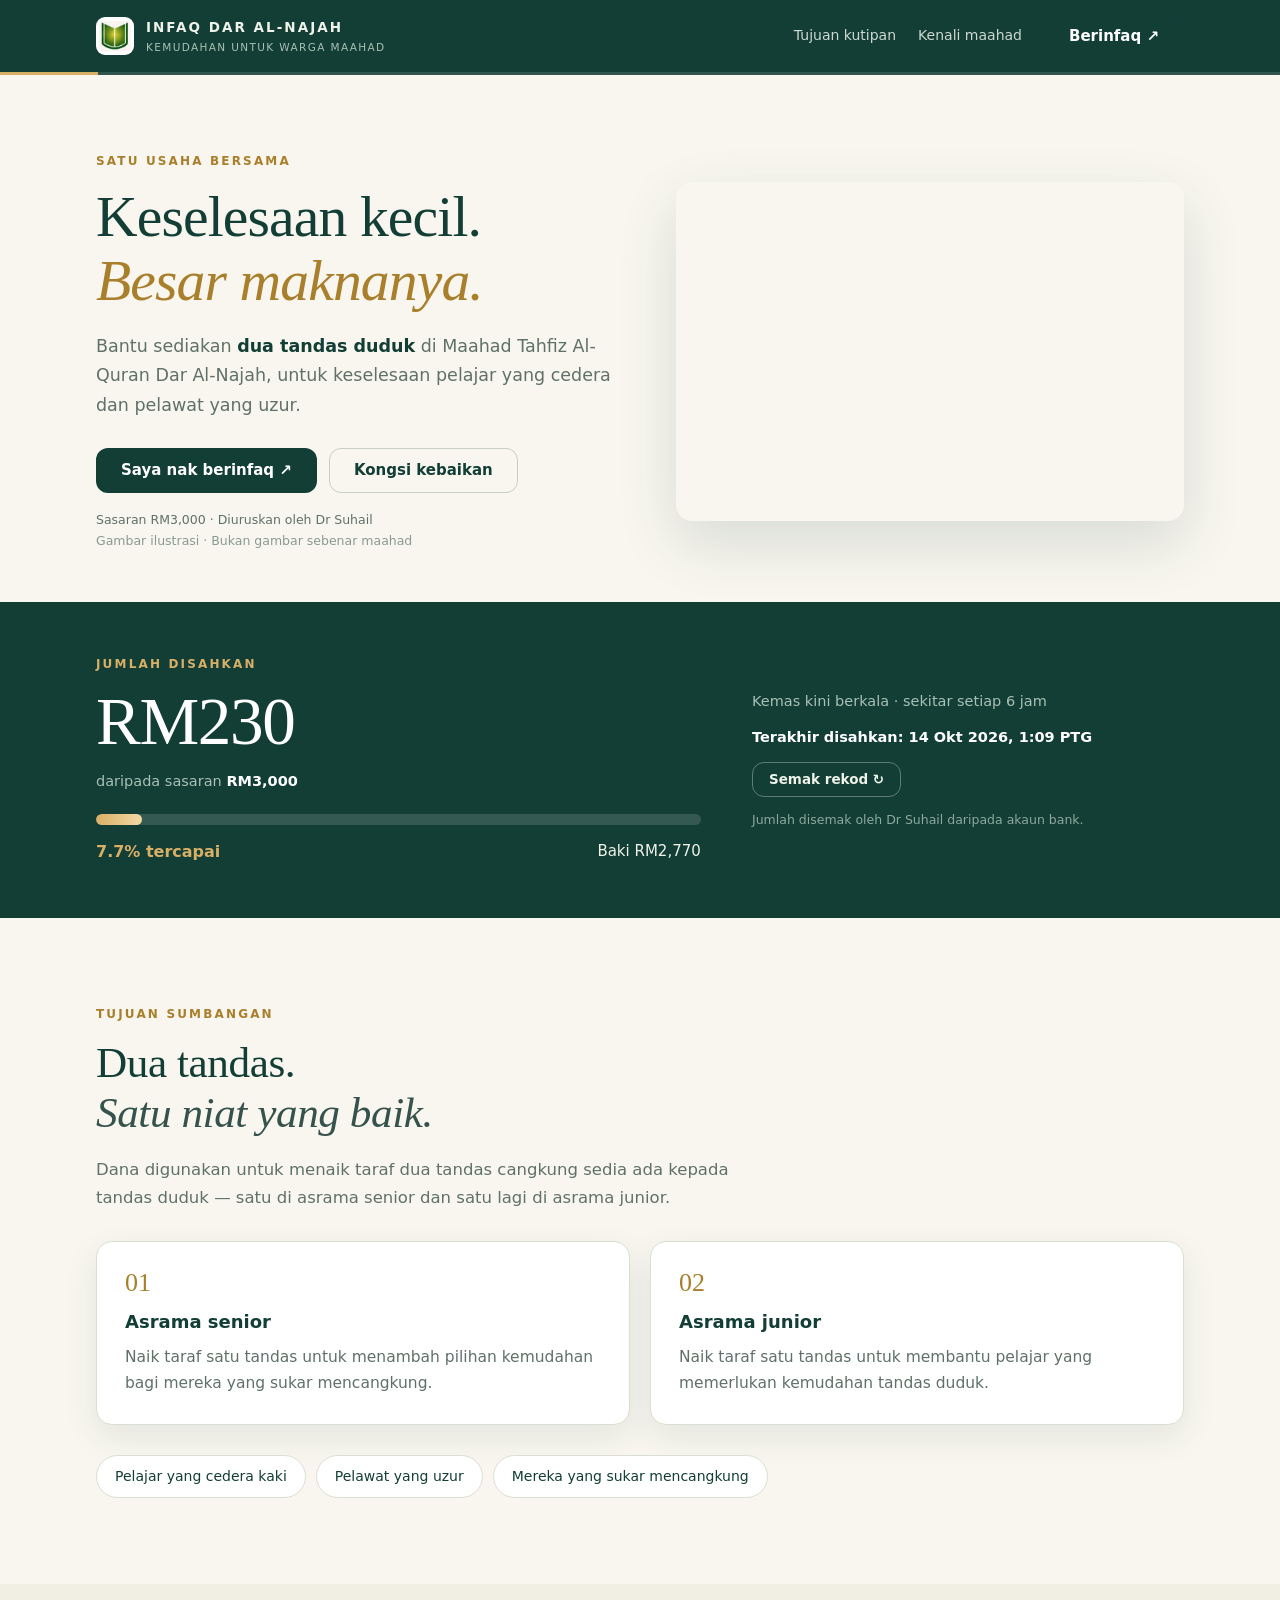
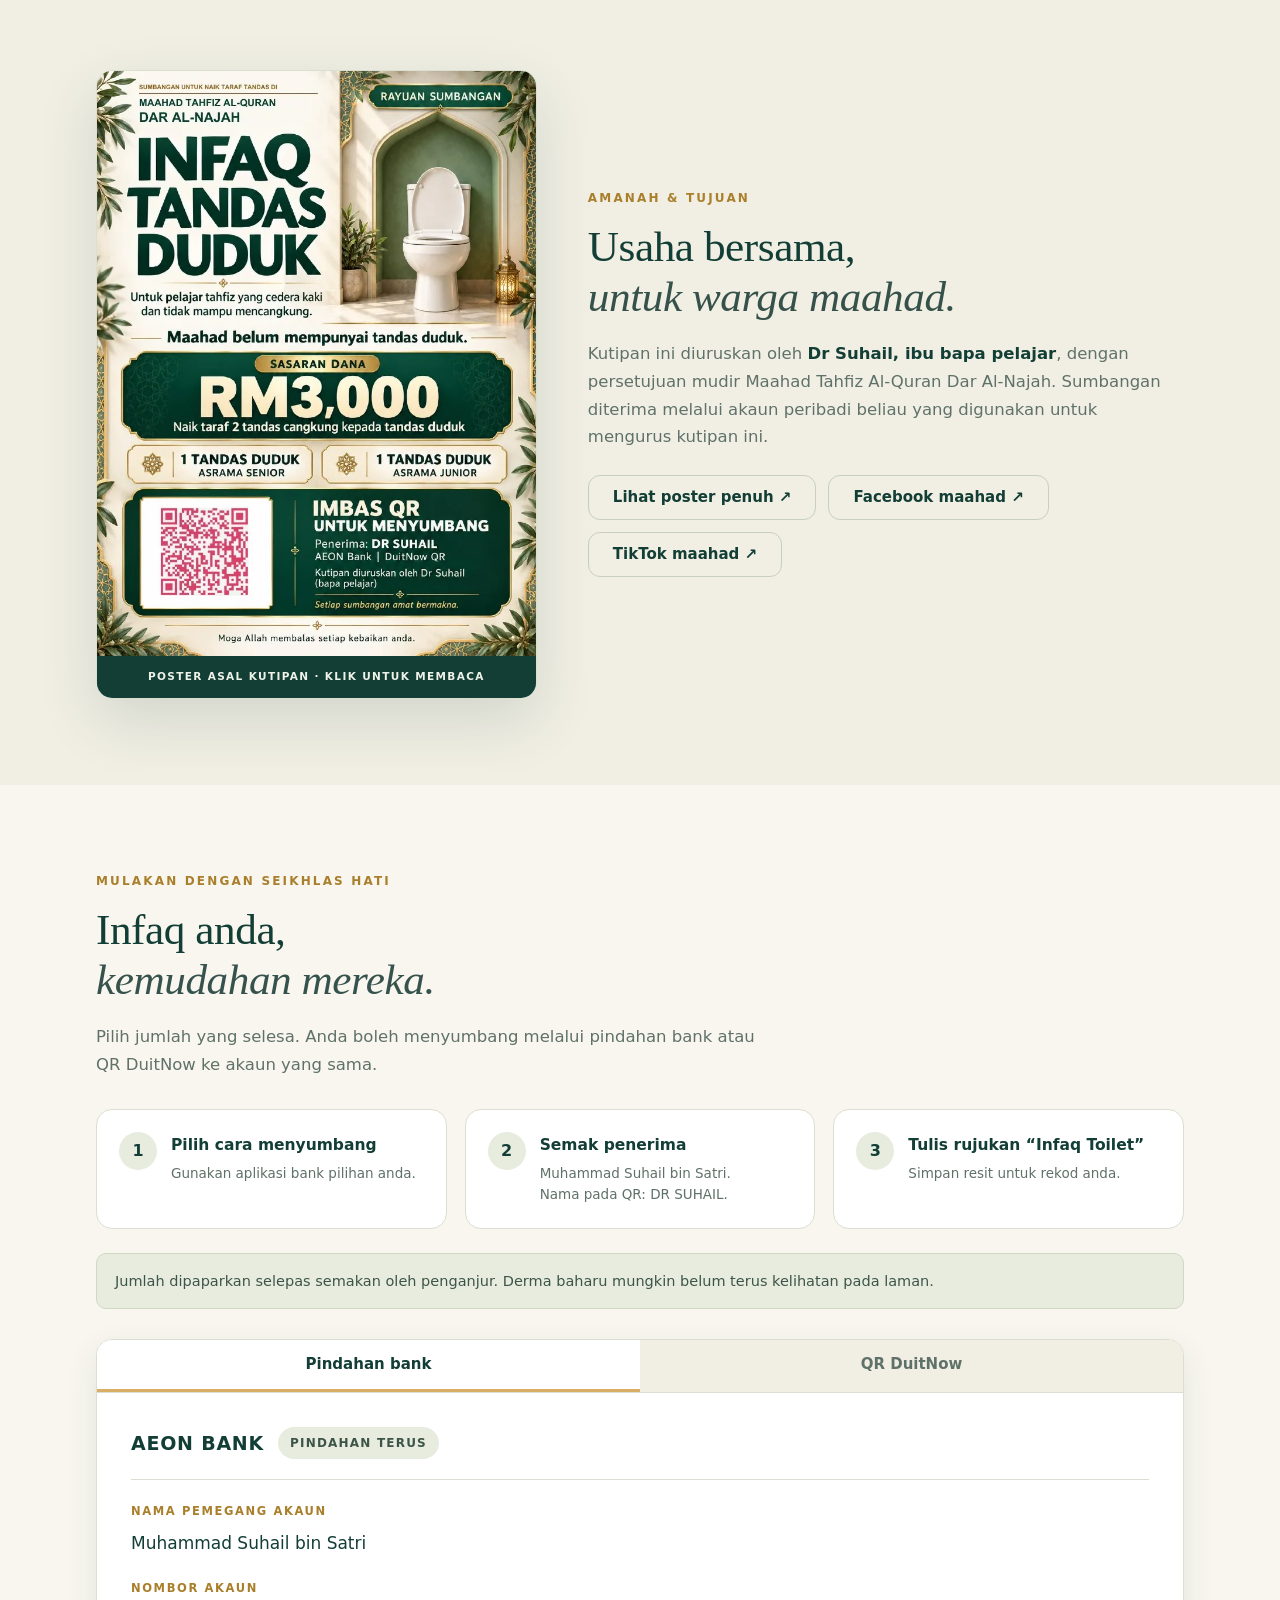
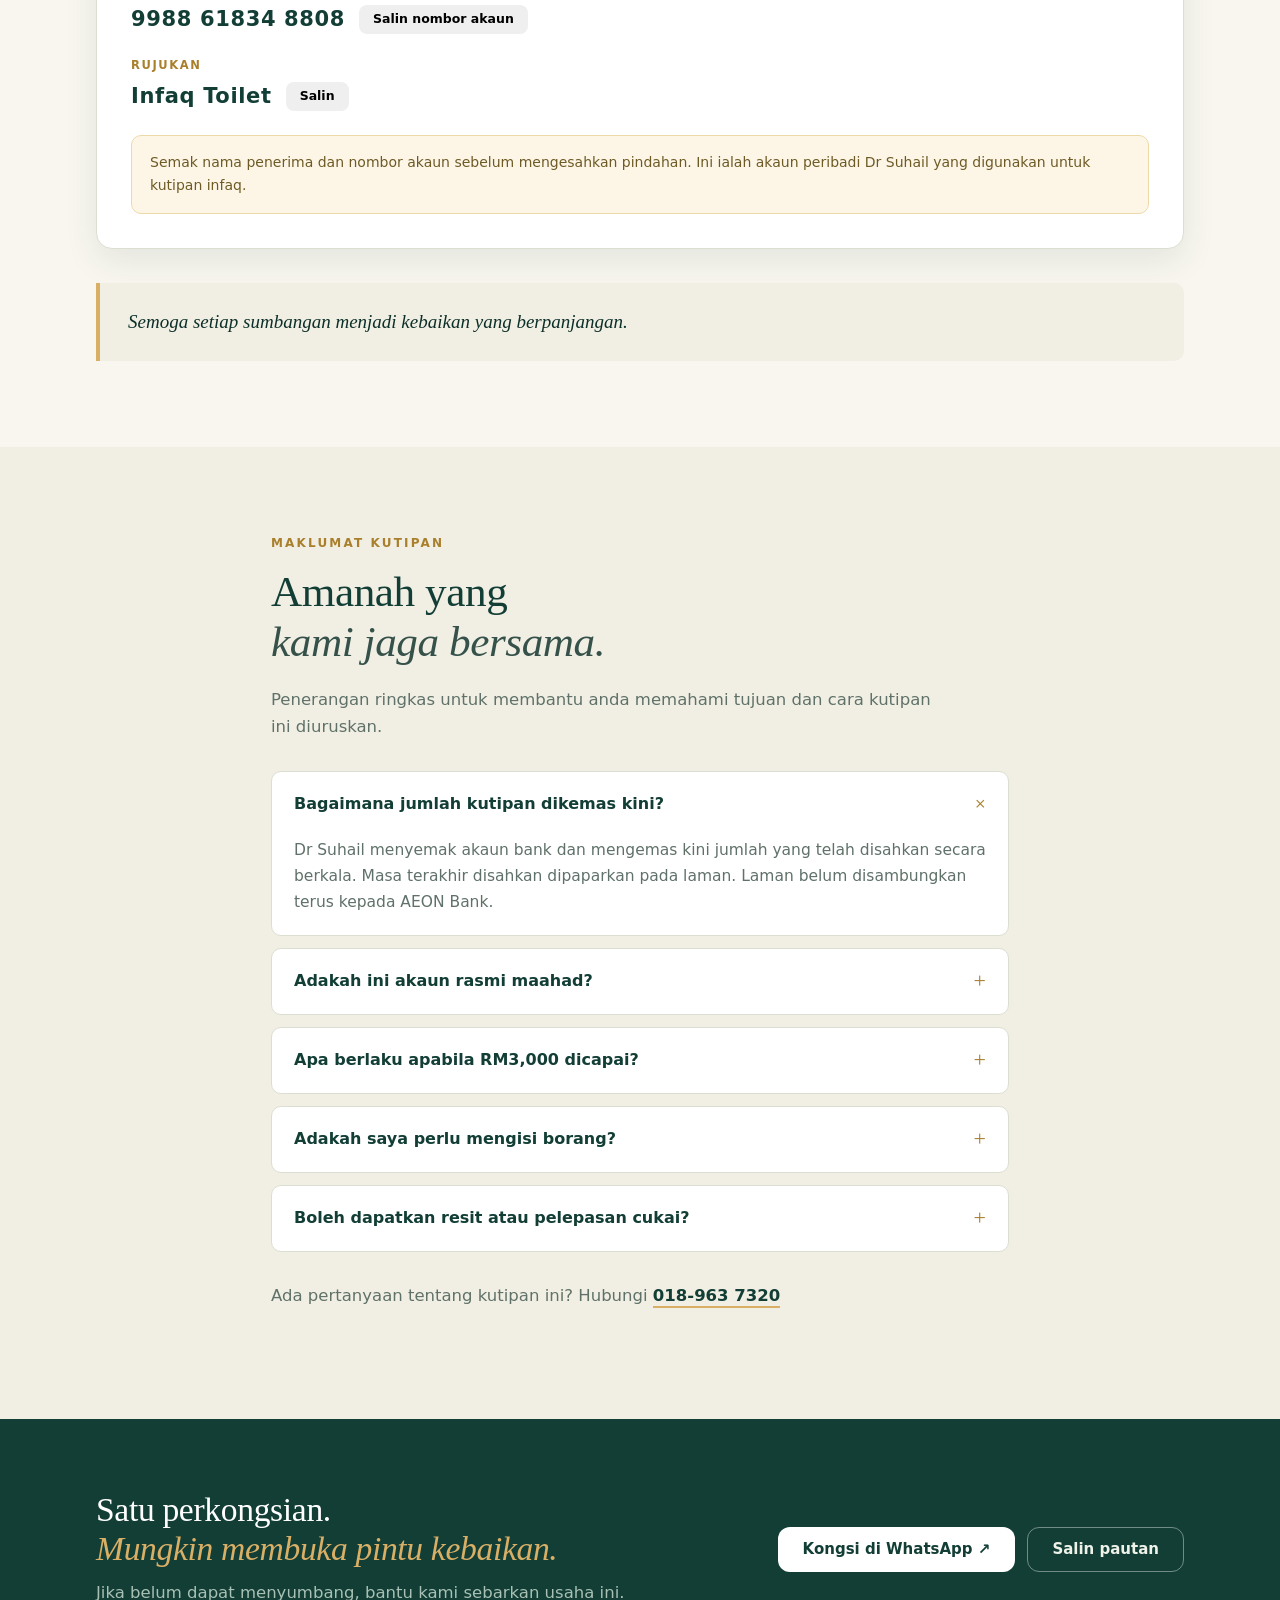
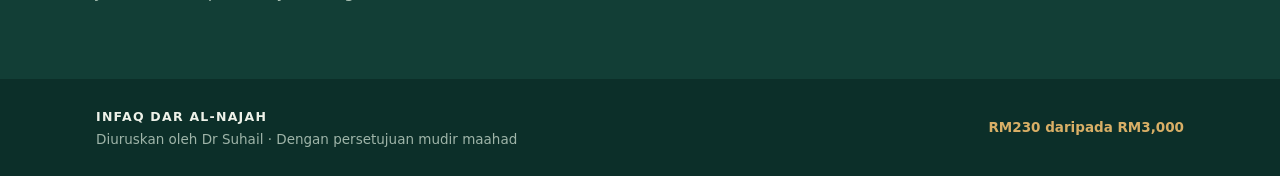
==== index.html @ 13b6e9d4 "Laman infaq Dar Al-Najah — dua tandas duduk, sasaran RM3,000 - Laman statik HTML/CSS/JS, tiada build" ====
<!doctype html>
<html lang="ms">
<head>
<meta charset="utf-8">
<meta name="viewport" content="width=device-width,initial-scale=1">
<title>Infaq Dar Al-Najah · Kemudahan untuk semua</title>
<meta name="description" content="Bantu sediakan dua tandas duduk di Maahad Tahfiz Al-Quran Dar Al-Najah untuk keselesaan pelajar yang cedera dan pelawat yang uzur. Sasaran RM3,000.">
<meta name="theme-color" content="#123e36">
<meta name="author" content="Dr Muhammad Suhail bin Satri">
<link rel="canonical" href="https://infaq.drsuhailsatri.com/">

<meta property="og:type" content="website">
<meta property="og:locale" content="ms_MY">
<meta property="og:site_name" content="Infaq Dar Al-Najah">
<meta property="og:title" content="Infaq Dar Al-Najah — Keselesaan kecil, besar maknanya.">
<meta property="og:description" content="Sasaran RM3,000 untuk dua tandas duduk di Maahad Tahfiz Al-Quran Dar Al-Najah. Infaq melalui AEON Bank atau QR DuitNow.">
<meta property="og:url" content="https://infaq.drsuhailsatri.com/">
<meta property="og:image" content="https://infaq.drsuhailsatri.com/assets/hero.webp">
<meta property="og:image:width" content="1536">
<meta property="og:image:height" content="1024">
<meta name="twitter:card" content="summary_large_image">
<meta name="twitter:title" content="Infaq Dar Al-Najah — Keselesaan kecil, besar maknanya.">
<meta name="twitter:description" content="Sasaran RM3,000 untuk dua tandas duduk di Maahad Tahfiz Al-Quran Dar Al-Najah.">
<meta name="twitter:image" content="https://infaq.drsuhailsatri.com/assets/hero.webp">

<link rel="icon" href="assets/logo-48.png" sizes="48x48" type="image/png">
<link rel="apple-touch-icon" href="assets/logo-192.png">
<link rel="preload" as="image" href="assets/hero.webp" type="image/webp">
<link rel="stylesheet" href="styles.css">

<script type="application/ld+json">
{
  "@context": "https://schema.org",
  "@type": "WebPage",
  "name": "Infaq Dar Al-Najah",
  "inLanguage": "ms-MY",
  "description": "Kutipan infaq untuk naik taraf dua tandas duduk di Maahad Tahfiz Al-Quran Dar Al-Najah. Sasaran RM3,000.",
  "url": "https://infaq.drsuhailsatri.com/",
  "about": {
    "@type": "Organization",
    "name": "Maahad Tahfiz Al-Quran Dar Al-Najah",
    "sameAs": ["https://www.facebook.com/mtqdn/", "https://www.tiktok.com/@mtqdn"]
  },
  "contactPoint": {
    "@type": "ContactPoint",
    "contactType": "Pertanyaan infaq",
    "telephone": "+60189637320",
    "availableLanguage": ["ms"]
  }
}
</script>
</head>
<body>

<a class="skiplink" href="#infaq">Lompat ke cara menyumbang</a>

<header class="topbar">
  <div class="wrap topbar-in">
    <a class="brand" href="#atas">
      <img class="brand-mark" src="assets/logo.webp" width="96" height="90" alt="" aria-hidden="true" decoding="async">
      <span class="brand-text">
        <strong>INFAQ DAR AL-NAJAH</strong>
        <small>KEMUDAHAN UNTUK WARGA MAAHAD</small>
      </span>
    </a>
    <nav class="nav" aria-label="Navigasi utama">
      <a href="#tujuan">Tujuan kutipan</a>
      <a href="#maahad">Kenali maahad</a>
      <a class="btn btn-primary btn-nav" href="#infaq">Berinfaq ↗</a>
    </nav>
  </div>
  <div class="progress-rail" aria-hidden="true"><span id="rail"></span></div>
</header>

<main id="atas">

  <section class="hero">
    <div class="wrap hero-grid">
      <div class="hero-copy">
        <p class="eyebrow">Satu usaha bersama</p>
        <h1>Keselesaan kecil.<br><em>Besar maknanya.</em></h1>
        <p class="lede">
          Bantu sediakan <strong>dua tandas duduk</strong> di Maahad Tahfiz
          Al-Quran Dar Al-Najah, untuk keselesaan pelajar yang cedera dan
          pelawat yang uzur.
        </p>
        <div class="cta-row">
          <a class="btn btn-primary donate-action" href="#infaq">Saya nak berinfaq ↗</a>
          <button class="btn btn-ghost share" type="button">Kongsi kebaikan</button>
        </div>
        <p class="fineprint">
          Sasaran RM3,000 · Diuruskan oleh Dr Suhail<br>
          <span class="soft">Gambar ilustrasi · Bukan gambar sebenar maahad</span>
        </p>
      </div>

      <figure class="hero-figure">
        <picture>
          <source media="(max-width:700px)" srcset="assets/hero-900.webp" type="image/webp">
          <img src="assets/hero.webp" width="1536" height="1024"
               alt="Ilustrasi tandas duduk dalam ruang yang bersih, terang dan selesa"
               fetchpriority="high" decoding="async">
        </picture>
      </figure>
    </div>
  </section>

  <section class="fund" aria-label="Kemajuan kutipan">
    <div class="wrap fund-in">
      <div class="fund-main">
        <p class="eyebrow">Jumlah disahkan</p>
        <p class="big-amount"><span id="total">RM0</span></p>
        <p class="muted">daripada sasaran <strong>RM3,000</strong></p>
        <div class="bar"><span id="bar"></span></div>
        <p class="progress-meta">
          <strong id="percent">0% tercapai</strong>
          <span id="remaining">Baki RM3,000</span>
        </p>
      </div>

      <div class="fund-side">
        <p class="muted" id="connection">Menghubungi rekod…</p>
        <p class="muted"><strong id="updated">—</strong></p>
        <button class="btn btn-ghost btn-small" id="refresh" type="button">Semak rekod ↻</button>
        <p class="fineprint soft">Jumlah disemak oleh Dr Suhail daripada akaun bank.</p>
      </div>
    </div>
  </section>

  <section class="band" id="tujuan">
    <div class="wrap">
      <p class="eyebrow">Tujuan sumbangan</p>
      <h2 class="h2">Dua tandas.<br><em>Satu niat yang baik.</em></h2>
      <p class="sub">
        Dana digunakan untuk menaik taraf dua tandas cangkung sedia ada kepada
        tandas duduk — satu di asrama senior dan satu lagi di asrama junior.
      </p>

      <div class="cards">
        <article class="card">
          <span class="num" aria-hidden="true">01</span>
          <h3>Asrama senior</h3>
          <p>Naik taraf satu tandas untuk menambah pilihan kemudahan bagi mereka
             yang sukar mencangkung.</p>
        </article>
        <article class="card">
          <span class="num" aria-hidden="true">02</span>
          <h3>Asrama junior</h3>
          <p>Naik taraf satu tandas untuk membantu pelajar yang memerlukan
             kemudahan tandas duduk.</p>
        </article>
      </div>

      <ul class="chips">
        <li>Pelajar yang cedera kaki</li>
        <li>Pelawat yang uzur</li>
        <li>Mereka yang sukar mencangkung</li>
      </ul>
    </div>
  </section>

  <section class="band alt poster-section" id="maahad">
    <div class="wrap poster-in">
      <a class="poster-link" href="assets/poster.pdf" target="_blank" rel="noopener noreferrer">
        <picture>
          <img src="assets/poster-preview.webp" width="750" height="1000" loading="lazy"
               decoding="async" alt="Poster asal kutipan Infaq Tandas Duduk Dar Al-Najah, sasaran RM3,000">
        </picture>
        <span class="poster-tag">POSTER ASAL KUTIPAN · KLIK UNTUK MEMBACA</span>
      </a>

      <div class="poster-copy">
        <p class="eyebrow">Amanah &amp; tujuan</p>
        <h2 class="h2">Usaha bersama,<br><em>untuk warga maahad.</em></h2>
        <p class="sub">
          Kutipan ini diuruskan oleh <strong>Dr Suhail, ibu bapa pelajar</strong>,
          dengan persetujuan mudir Maahad Tahfiz Al-Quran Dar Al-Najah.
          Sumbangan diterima melalui akaun peribadi beliau yang digunakan untuk
          mengurus kutipan ini.
        </p>
        <div class="cta-row">
          <a class="btn btn-ghost" href="assets/poster.pdf" target="_blank" rel="noopener noreferrer">Lihat poster penuh ↗</a>
          <a class="btn btn-ghost" href="https://www.facebook.com/mtqdn/" target="_blank" rel="noopener noreferrer">Facebook maahad ↗</a>
          <a class="btn btn-ghost" href="https://www.tiktok.com/@mtqdn" target="_blank" rel="noopener noreferrer">TikTok maahad ↗</a>
        </div>
      </div>
    </div>
  </section>

  <section class="band" id="infaq">
    <div class="wrap">
      <p class="eyebrow">Mulakan dengan seikhlas hati</p>
      <h2 class="h2">Infaq anda,<br><em>kemudahan mereka.</em></h2>
      <p class="sub">
        Pilih jumlah yang selesa. Anda boleh menyumbang melalui pindahan bank
        atau QR DuitNow ke akaun yang sama.
      </p>

      <ol class="steps">
        <li>
          <span class="step-n" aria-hidden="true">1</span>
          <div><strong>Pilih cara menyumbang</strong><small>Gunakan aplikasi bank pilihan anda.</small></div>
        </li>
        <li>
          <span class="step-n" aria-hidden="true">2</span>
          <div><strong>Semak penerima</strong><small>Muhammad Suhail bin Satri.<br>Nama pada QR: DR SUHAIL.</small></div>
        </li>
        <li>
          <span class="step-n" aria-hidden="true">3</span>
          <div><strong>Tulis rujukan “Infaq Toilet”</strong><small>Simpan resit untuk rekod anda.</small></div>
        </li>
      </ol>

      <p class="notice">
        Jumlah dipaparkan selepas semakan oleh penganjur.
        Derma baharu mungkin belum terus kelihatan pada laman.
      </p>

      <div class="pay" id="pay-block">
        <div class="tabs" role="tablist" aria-label="Pilih cara menyumbang">
          <button class="tab is-active" id="tab-bank" role="tab" aria-selected="true" aria-controls="panel-bank" type="button">Pindahan bank</button>
          <button class="tab" id="tab-qr" role="tab" aria-selected="false" aria-controls="panel-qr" type="button">QR DuitNow</button>
        </div>

        <div class="panel" id="panel-bank" role="tabpanel" aria-labelledby="tab-bank" tabindex="0">
          <div class="bank-head">
            <span class="bank-name">AEON BANK</span>
            <span class="bank-tag">Pindahan terus</span>
          </div>
          <dl class="facts">
            <div>
              <dt>Nama pemegang akaun</dt>
              <dd>Muhammad Suhail bin Satri</dd>
            </div>
            <div>
              <dt>Nombor akaun</dt>
              <dd class="acct"><span>9988 61834 8808</span>
                <button class="btn btn-tiny" id="copy-account" type="button">Salin nombor akaun</button>
              </dd>
            </div>
            <div>
              <dt>Rujukan</dt>
              <dd class="acct"><span>Infaq Toilet</span>
                <button class="btn btn-tiny" id="copy-ref" type="button">Salin</button>
              </dd>
            </div>
          </dl>
          <p class="warn">
            Semak nama penerima dan nombor akaun sebelum mengesahkan pindahan.
            Ini ialah akaun peribadi Dr Suhail yang digunakan untuk kutipan infaq.
          </p>
        </div>

        <div class="panel hidden" id="panel-qr" role="tabpanel" aria-labelledby="tab-qr" tabindex="0">
          <div class="qr-wrap">
            <img src="assets/qr-duitnow.png" width="1290" height="1749" loading="lazy"
                 decoding="async" alt="QR DuitNow AEON Bank atas nama DR SUHAIL">
            <div class="qr-side">
              <p class="qr-line">Penerima: <strong>DR SUHAIL</strong></p>
              <p class="qr-line">Rujukan: <strong>Infaq Toilet</strong></p>
              <a class="btn btn-ghost" href="assets/qr-duitnow.png"
                 download="QR-DuitNow-DR-SUHAIL.png">Simpan QR ↓</a>
              <p class="fineprint">
                Jika menggunakan satu telefon, simpan QR dan pilih imbas dari
                galeri jika aplikasi bank menyokongnya.
              </p>
            </div>
          </div>
        </div>
      </div>

      <div class="goal-message hidden" id="goal-message">
        <strong>Alhamdulillah, sasaran dicapai.</strong>
        <p>Kutipan RM3,000 telah selesai. Terima kasih atas sumbangan dan sokongan anda.</p>
      </div>

      <blockquote class="pull">
        Semoga setiap sumbangan menjadi kebaikan yang berpanjangan.
      </blockquote>
    </div>
  </section>

  <section class="band alt" id="soalan">
    <div class="wrap narrow">
      <p class="eyebrow">Maklumat kutipan</p>
      <h2 class="h2">Amanah yang<br><em>kami jaga bersama.</em></h2>
      <p class="sub">Penerangan ringkas untuk membantu anda memahami tujuan dan cara kutipan ini diuruskan.</p>

      <div class="faq">
        <details open>
          <summary>Bagaimana jumlah kutipan dikemas kini?</summary>
          <p>Dr Suhail menyemak akaun bank dan mengemas kini jumlah yang telah
             disahkan secara berkala. Masa terakhir disahkan dipaparkan pada
             laman. Laman belum disambungkan terus kepada AEON Bank.</p>
        </details>
        <details>
          <summary>Adakah ini akaun rasmi maahad?</summary>
          <p>Bayaran diterima ke akaun peribadi AEON Bank milik Muhammad Suhail
             bin Satri. Dana diuruskan oleh Dr Suhail dengan persetujuan mudir.
             Akaun pindahan dan QR adalah akaun yang sama.</p>
        </details>
        <details>
          <summary>Apa berlaku apabila RM3,000 dicapai?</summary>
          <p>Laman memaparkan kutipan selesai dan menyembunyikan butiran bayaran
             apabila jumlah yang disahkan mencapai sasaran. Nombor akaun dan QR
             yang telah disimpan masih boleh menerima pindahan; penutupan laman
             tidak menyekat transaksi bank.</p>
        </details>
        <details>
          <summary>Adakah saya perlu mengisi borang?</summary>
          <p>Tidak. Buat pindahan bank atau bayaran QR dan tulis “Infaq Toilet”
             pada ruangan rujukan. Laman ini tidak meminta nama atau resit
             penderma.</p>
        </details>
        <details>
          <summary>Boleh dapatkan resit atau pelepasan cukai?</summary>
          <p>Ini infaq atas usaha sendiri, bukan sumbangan kepada badan
             bertauliah. Tiada resit rasmi atau pelepasan cukai ditawarkan.</p>
        </details>
      </div>

      <p class="sub contact">
        Ada pertanyaan tentang kutipan ini? Hubungi
        <a class="phone" href="tel:+60189637320">018-963 7320</a>
      </p>
    </div>
  </section>

  <section class="share-band">
    <div class="wrap share-in">
      <div>
        <h2 class="h2 small">Satu perkongsian.<br><em>Mungkin membuka pintu kebaikan.</em></h2>
        <p>Jika belum dapat menyumbang, bantu kami sebarkan usaha ini.</p>
      </div>
      <div class="share-actions">
        <button class="btn btn-white share" type="button">Kongsi di WhatsApp ↗</button>
        <button class="btn btn-outline" id="copy-link" type="button">Salin pautan</button>
      </div>
    </div>
  </section>

</main>

<footer class="footer">
  <div class="wrap footer-in">
    <span>
      <strong>INFAQ DAR AL-NAJAH</strong><br>
      Diuruskan oleh Dr Suhail · Dengan persetujuan mudir maahad
    </span>
    <span class="foot-progress" id="foot-progress">RM0 daripada RM3,000</span>
  </div>
</footer>

<div class="mobile-bar" id="mobile-bar">
  <span><strong id="mobile-total">RM0</strong><small>disahkan · sasaran RM3,000</small></span>
  <a class="btn btn-primary btn-small donate-action" href="#infaq">Berinfaq ↗</a>
</div>

<div id="toast" class="toast hidden" role="status" aria-live="polite"></div>
<p id="update-announcement" class="sr-only" aria-live="polite"></p>

<script src="app.js"></script>
</body>
</html>
---- styles.css ----
/* ============================================================
   Infaq Dar Al-Najah — gaya
   ============================================================ */

:root{
  --ink:#123e36;
  --ink-2:#0c2f29;
  --cream:#f8f6ef;
  --cream-2:#f1efe4;
  --leaf:#e7ecdf;
  --gold:#d9af66;
  --gold-2:#a97f2b;
  --muted:#5f7168;
  --line:#dbdfd1;
  --white:#fff;

  --r:16px;
  --r-sm:10px;
  --shadow:0 12px 34px rgba(18,62,54,.09);
  --shadow-lg:0 22px 60px rgba(18,62,54,.14);

  --f-body:'Segoe UI',system-ui,-apple-system,'Helvetica Neue',Arial,sans-serif;
  --f-head:Georgia,'Times New Roman',serif;

  --pad:clamp(18px,4vw,26px);
}

*{box-sizing:border-box}

html{scroll-behavior:smooth;scroll-padding-top:90px}

body{
  margin:0;
  background:var(--cream);
  color:var(--ink);
  font:16.5px/1.68 var(--f-body);
  -webkit-font-smoothing:antialiased;
  text-rendering:optimizeLegibility;
  padding-bottom:0;
}

img{max-width:100%;height:auto;display:block}
a{color:inherit}

h1,h2,h3{text-wrap:balance}
p,li{text-wrap:pretty}

.wrap{max-width:1140px;margin:0 auto;padding:0 var(--pad)}
.wrap.narrow{max-width:790px}

.hidden{display:none !important}

.sr-only{position:absolute;width:1px;height:1px;padding:0;margin:-1px;overflow:hidden;
  clip:rect(0 0 0 0);white-space:nowrap;border:0}

.skiplink{position:absolute;left:-9999px;top:0;background:var(--ink);color:#fff;
  padding:13px 20px;border-radius:0 0 12px 0;z-index:200;font-weight:600}
.skiplink:focus{left:0}

:focus-visible{outline:3px solid var(--gold);outline-offset:3px;border-radius:4px}

/* ---------------- topbar ---------------- */
.topbar{background:var(--ink);color:#eef2e9;position:sticky;top:0;z-index:50}
.topbar-in{display:flex;align-items:center;justify-content:space-between;gap:18px;min-height:72px}

.brand{display:flex;align-items:center;gap:12px;text-decoration:none;min-width:0}
.brand-mark{width:38px;height:38px;flex:none;border-radius:9px;background:#fff;padding:3px;object-fit:contain}
.brand-text{display:flex;flex-direction:column;min-width:0}
.brand-text strong{font-size:13.5px;letter-spacing:.15em;font-weight:700;white-space:nowrap}
.brand-text small{font-size:10.5px;letter-spacing:.13em;color:#a9c0b4;white-space:nowrap}

.nav{display:flex;align-items:center;gap:22px}
.nav > a:not(.btn){
  font-size:14px;text-decoration:none;color:#cdd9d0;padding:4px 0;
  border-bottom:1px solid transparent;transition:color .15s,border-color .15s;
}
.nav > a:not(.btn):hover{color:#fff;border-color:var(--gold)}
.btn-nav{padding:10px 18px;font-size:13.5px}

.progress-rail{height:3px;background:rgba(255,255,255,.12)}
.progress-rail span{display:block;height:100%;width:0;background:var(--gold);transition:width .6s ease}

/* ---------------- butang ---------------- */
.btn{
  display:inline-flex;align-items:center;justify-content:center;gap:8px;
  padding:14px 24px;border-radius:12px;border:1px solid transparent;
  font:600 15px/1 var(--f-body);cursor:pointer;text-decoration:none;
  transition:transform .12s ease,background .16s ease,border-color .16s ease,color .16s ease;
  white-space:nowrap;
}
.btn:active{transform:translateY(1px)}
.btn-primary{background:var(--ink);color:#fff}
.btn-primary:hover{background:var(--ink-2)}
.btn-ghost{background:transparent;color:var(--ink);border-color:#c6cfc0}
.btn-ghost:hover{border-color:var(--ink);background:rgba(18,62,54,.05)}
.btn-white{background:#fff;color:var(--ink)}
.btn-white:hover{background:var(--cream)}
.btn-outline{background:transparent;color:#eef2e9;border-color:rgba(255,255,255,.4)}
.btn-outline:hover{border-color:var(--gold);color:#fff}
.btn-small{padding:10px 16px;font-size:13.5px}
.btn-tiny{padding:7px 13px;font-size:12.5px;border-radius:8px}

/* ---------------- umum ---------------- */
.eyebrow{margin:0 0 14px;font-size:12px;letter-spacing:.18em;font-weight:700;
  color:var(--gold-2);text-transform:uppercase}

.h2{margin:0 0 18px;font:400 clamp(1.75rem,3.9vw,2.7rem)/1.16 var(--f-head);letter-spacing:-.01em}
.h2 em{font-style:italic;color:var(--ink-2);opacity:.82}
.h2.small{font-size:clamp(1.5rem,3vw,2.1rem)}

.sub{color:var(--muted);max-width:64ch;margin:0 0 24px;font-size:16.5px}
.sub strong{color:var(--ink)}
.muted{color:var(--muted);font-size:14.5px}
.soft{color:#8a9a90}
.fineprint{font-size:12.5px;color:var(--muted);margin:16px 0 0;line-height:1.7}

/* ---------------- hero ---------------- */
.hero{padding:clamp(38px,6vw,76px) 0 clamp(30px,4vw,50px)}
.hero-grid{display:grid;grid-template-columns:1.02fr .98fr;gap:clamp(28px,4vw,54px);align-items:center}

.hero h1{margin:0 0 20px;font:400 clamp(2.15rem,5.4vw,3.6rem)/1.1 var(--f-head);letter-spacing:-.015em}
.hero h1 em{font-style:italic;color:var(--gold-2)}
.lede{font-size:17.5px;color:var(--muted);max-width:52ch;margin:0 0 28px}
.lede strong{color:var(--ink)}

.cta-row{display:flex;gap:12px;flex-wrap:wrap;align-items:center;margin-bottom:4px}

.hero-figure{margin:0;border-radius:var(--r);overflow:hidden;box-shadow:var(--shadow-lg)}
.hero-figure img{width:100%;aspect-ratio:3/2;object-fit:cover}

/* ---------------- jumlah ---------------- */
.fund{background:var(--ink);color:#eef2e9;padding:clamp(34px,4.5vw,52px) 0}
.fund .eyebrow{color:var(--gold)}
.fund-in{display:grid;grid-template-columns:1.4fr 1fr;gap:clamp(24px,4vw,54px);align-items:center}
.big-amount{margin:0;font:400 clamp(2.6rem,7vw,4.2rem)/1 var(--f-head);color:#fff;letter-spacing:-.02em}
.fund .muted{color:#a9c0b4}
.fund .muted strong{color:#fff}

.bar{height:11px;border-radius:99px;background:rgba(255,255,255,.14);overflow:hidden;margin:20px 0 14px}
.bar span{display:block;height:100%;width:0;border-radius:99px;
  background:linear-gradient(90deg,var(--gold),#f0d9a4);transition:width .7s cubic-bezier(.4,0,.2,1)}

.progress-meta{display:flex;justify-content:space-between;gap:14px;flex-wrap:wrap;margin:0;font-size:15px}
.progress-meta strong{color:var(--gold);font-size:16px}

.fund-side{display:flex;flex-direction:column;align-items:flex-start;gap:12px}
.fund-side .muted{margin:0}
.fund-side .btn-ghost{color:#eef2e9;border-color:rgba(255,255,255,.32)}
.fund-side .btn-ghost:hover{border-color:var(--gold);background:rgba(255,255,255,.06)}
.fund-side .fineprint{color:#8fa89b;margin:0}

/* ---------------- band ---------------- */
.band{padding:clamp(48px,7vw,86px) 0}
.band.alt{background:var(--cream-2)}

/* ---------------- kad ---------------- */
.cards{display:grid;grid-template-columns:repeat(auto-fit,minmax(270px,1fr));gap:20px;margin:30px 0}
.card{background:var(--white);border:1px solid var(--line);border-radius:var(--r);
  padding:28px;box-shadow:var(--shadow);transition:transform .18s ease,box-shadow .18s ease}
.card:hover{transform:translateY(-3px);box-shadow:var(--shadow-lg)}
.card .num{display:inline-block;font:400 26px/1 var(--f-head);color:var(--gold-2);margin-bottom:14px}
.card h3{margin:0 0 9px;font:700 18px/1.35 var(--f-body)}
.card p{margin:0;color:var(--muted);font-size:15.5px}

.chips{list-style:none;display:flex;flex-wrap:wrap;gap:10px;padding:0;margin:0}
.chips li{background:var(--white);border:1px solid var(--line);border-radius:99px;
  padding:9px 18px;font-size:14px}

/* ---------------- poster ---------------- */
.poster-in{display:grid;grid-template-columns:.85fr 1.15fr;gap:clamp(28px,4vw,56px);align-items:center}
.poster-link{display:block;position:relative;border-radius:var(--r);overflow:hidden;
  box-shadow:var(--shadow-lg);text-decoration:none;background:#fff;border:1px solid var(--line)}
.poster-link img{width:100%;transition:transform .4s ease}
.poster-link:hover img{transform:scale(1.025)}
.poster-tag{display:block;background:var(--ink);color:#eef2e9;font-size:10.5px;
  letter-spacing:.13em;font-weight:700;text-align:center;padding:12px 10px}

/* ---------------- langkah ---------------- */
.steps{list-style:none;padding:0;margin:30px 0 0;
  display:grid;grid-template-columns:repeat(auto-fit,minmax(240px,1fr));gap:18px;counter-reset:s}
.steps li{display:flex;gap:14px;background:var(--white);border:1px solid var(--line);
  border-radius:var(--r);padding:22px}
.step-n{flex:none;width:38px;height:38px;border-radius:50%;background:var(--leaf);
  color:var(--ink);display:grid;place-items:center;font:700 16px/1 var(--f-body)}
.steps strong{display:block;font-size:15.5px;margin-bottom:5px}
.steps small{display:block;color:var(--muted);font-size:13.5px;line-height:1.6}

.notice{margin:24px 0 0;padding:15px 18px;border-radius:var(--r-sm);
  background:var(--leaf);border:1px solid #cfd9c2;font-size:14.5px;color:#3d5548}

/* ---------------- bayaran ---------------- */
.pay{margin-top:30px;background:var(--white);border:1px solid var(--line);
  border-radius:var(--r);overflow:hidden;box-shadow:var(--shadow)}
.tabs{display:flex;background:var(--cream-2);border-bottom:1px solid var(--line)}
.tab{flex:1;padding:17px 20px;background:transparent;border:0;cursor:pointer;
  font:600 15px/1 var(--f-body);color:var(--muted);border-bottom:3px solid transparent;
  transition:color .15s,border-color .15s,background .15s}
.tab:hover{color:var(--ink);background:rgba(18,62,54,.03)}
.tab.is-active{color:var(--ink);border-bottom-color:var(--gold);background:var(--white)}

.panel{padding:clamp(22px,3.4vw,34px)}
.panel:focus{outline:none}

.bank-head{display:flex;align-items:center;gap:14px;flex-wrap:wrap;
  padding-bottom:20px;margin-bottom:22px;border-bottom:1px solid var(--line)}
.bank-name{font:700 19px/1 var(--f-body);letter-spacing:.04em}
.bank-tag{font-size:12px;letter-spacing:.1em;text-transform:uppercase;
  background:var(--leaf);color:#3d5548;padding:6px 12px;border-radius:99px;font-weight:700}

.facts{margin:0;display:grid;gap:22px}
.facts div{margin:0}
.facts dt{font-size:11.5px;letter-spacing:.14em;font-weight:700;color:var(--gold-2);
  text-transform:uppercase;margin-bottom:7px}
.facts dd{margin:0;font-size:17px}
.facts dd.acct{display:flex;align-items:center;gap:14px;flex-wrap:wrap;
  font:700 21px/1.3 var(--f-body);letter-spacing:.03em}
.rtl-dir{font-variant-numeric:tabular-nums}

.warn{margin:24px 0 0;padding:15px 18px;border-radius:var(--r-sm);
  background:#fdf6e6;border:1px solid #ecd9a8;font-size:14px;color:#6d5a25}

.qr-wrap{display:grid;grid-template-columns:minmax(0,320px) 1fr;
  gap:clamp(22px,3vw,40px);align-items:start}
.qr-wrap img{border:1px solid var(--line);border-radius:var(--r-sm);background:#fff;width:100%}
.qr-side{display:flex;flex-direction:column;gap:12px;align-items:flex-start}
.qr-line{margin:0;font-size:15.5px;color:var(--muted)}
.qr-line strong{color:var(--ink)}
.qr-side .fineprint{margin:0}

.goal-message{margin-top:28px;padding:26px;border-radius:var(--r);
  background:var(--leaf);border:1px solid #cfd9c2}
.goal-message strong{display:block;font:400 22px/1.3 var(--f-head);margin-bottom:8px}
.goal-message p{margin:0;color:#3d5548}

.pull{margin:34px 0 0;padding:24px 28px;border-left:4px solid var(--gold);
  background:var(--cream-2);border-radius:0 var(--r-sm) var(--r-sm) 0;
  font:italic 400 19px/1.6 var(--f-head);color:var(--ink-2)}

/* ---------------- FAQ ---------------- */
.faq{margin:30px 0 0}
.faq details{background:var(--white);border:1px solid var(--line);border-radius:var(--r-sm);
  padding:0;margin-bottom:12px;overflow:hidden}
.faq summary{padding:19px 22px;font-weight:600;font-size:16px;cursor:pointer;
  list-style:none;display:flex;justify-content:space-between;gap:16px;align-items:center}
.faq summary::-webkit-details-marker{display:none}
.faq summary::after{content:"+";font:400 22px/1 var(--f-head);color:var(--gold-2);
  flex:none;transition:transform .2s ease}
.faq details[open] summary::after{transform:rotate(45deg)}
.faq details p{margin:0;padding:0 22px 20px;color:var(--muted);font-size:15.5px}

.todo{background:#fdf6e6;border-bottom:1px dashed var(--gold-2);padding:1px 6px;border-radius:3px}
.contact{margin-top:30px}
.phone{font-weight:700;color:var(--ink);text-decoration:none;white-space:nowrap;
  border-bottom:2px solid var(--gold);padding-bottom:1px}
.phone:hover{color:var(--gold-2);border-color:var(--ink)}

/* ---------------- kongsi ---------------- */
.share-band{background:var(--ink);color:#eef2e9;padding:clamp(44px,6vw,72px) 0}
.share-in{display:flex;align-items:center;justify-content:space-between;gap:30px;flex-wrap:wrap}
.share-band .h2{color:#fff;margin-bottom:10px}
.share-band .h2 em{color:var(--gold);opacity:1}
.share-band p{margin:0;color:#a9c0b4;max-width:52ch}
.share-actions{display:flex;gap:12px;flex-wrap:wrap}

/* ---------------- footer ---------------- */
.footer{background:var(--ink-2);color:#9fb5a9;padding:26px 0;font-size:13.5px}
.footer-in{display:flex;justify-content:space-between;gap:16px;flex-wrap:wrap;align-items:center}
.footer strong{color:#eef2e9;letter-spacing:.1em;font-size:12.5px}
.foot-progress{color:var(--gold);font-weight:600}

/* ---------------- toast ---------------- */
.toast{position:fixed;left:0;right:0;bottom:26px;margin:0 auto;width:max-content;max-width:90vw;
  background:var(--ink);color:#fff;padding:14px 24px;border-radius:99px;font-size:14.5px;
  box-shadow:0 14px 34px rgba(0,0,0,.3);z-index:120}

/* ---------------- bar mudah alih ---------------- */
.mobile-bar{display:none}

@media (max-width:860px){
  .mobile-bar{
    display:flex;align-items:center;justify-content:space-between;gap:14px;
    position:fixed;left:0;right:0;bottom:0;z-index:100;
    background:var(--ink);color:#eef2e9;padding:12px 18px;
    box-shadow:0 -6px 22px rgba(0,0,0,.22);
  }
  .mobile-bar span{display:flex;flex-direction:column;line-height:1.25}
  .mobile-bar strong{font:400 19px/1 var(--f-head);color:var(--gold)}
  .mobile-bar small{font-size:11.5px;color:#a9c0b4}
  body{padding-bottom:76px}
  .footer{padding-bottom:96px}
}

/* ---------------- responsif ---------------- */
@media (max-width:980px){
  .hero-grid,.fund-in,.poster-in{grid-template-columns:1fr}
  .hero-figure{order:-1}
  .fund-side{align-items:flex-start}
  .qr-wrap{grid-template-columns:1fr}
  .qr-wrap img{max-width:320px}
}
@media (max-width:760px){
  .nav > a:not(.btn){display:none}
  .brand-text small{display:none}
  .hero h1{font-size:clamp(2rem,8vw,2.6rem)}
  .btn{width:100%}
  .cta-row,.share-actions{width:100%}
  .share-actions .btn{width:100%}
  .facts dd.acct{font-size:19px}
  .tabs{flex-direction:row}
  .tab{font-size:14px;padding:15px 10px}
}
@media (max-width:400px){
  .brand-text strong{font-size:11px;letter-spacing:.1em}
  .btn-nav{padding:9px 13px;font-size:12.5px}
}

@media (prefers-reduced-motion:reduce){
  *{transition:none !important;animation:none !important;scroll-behavior:auto !important}
  .poster-link:hover img,.card:hover{transform:none}
}

@media print{
  .topbar,.mobile-bar,.share-band,.footer,.toast,.tabs,.btn{display:none !important}
  body{background:#fff;padding:0}
  .band{padding:18px 0}
  .panel.hidden{display:block !important}
}
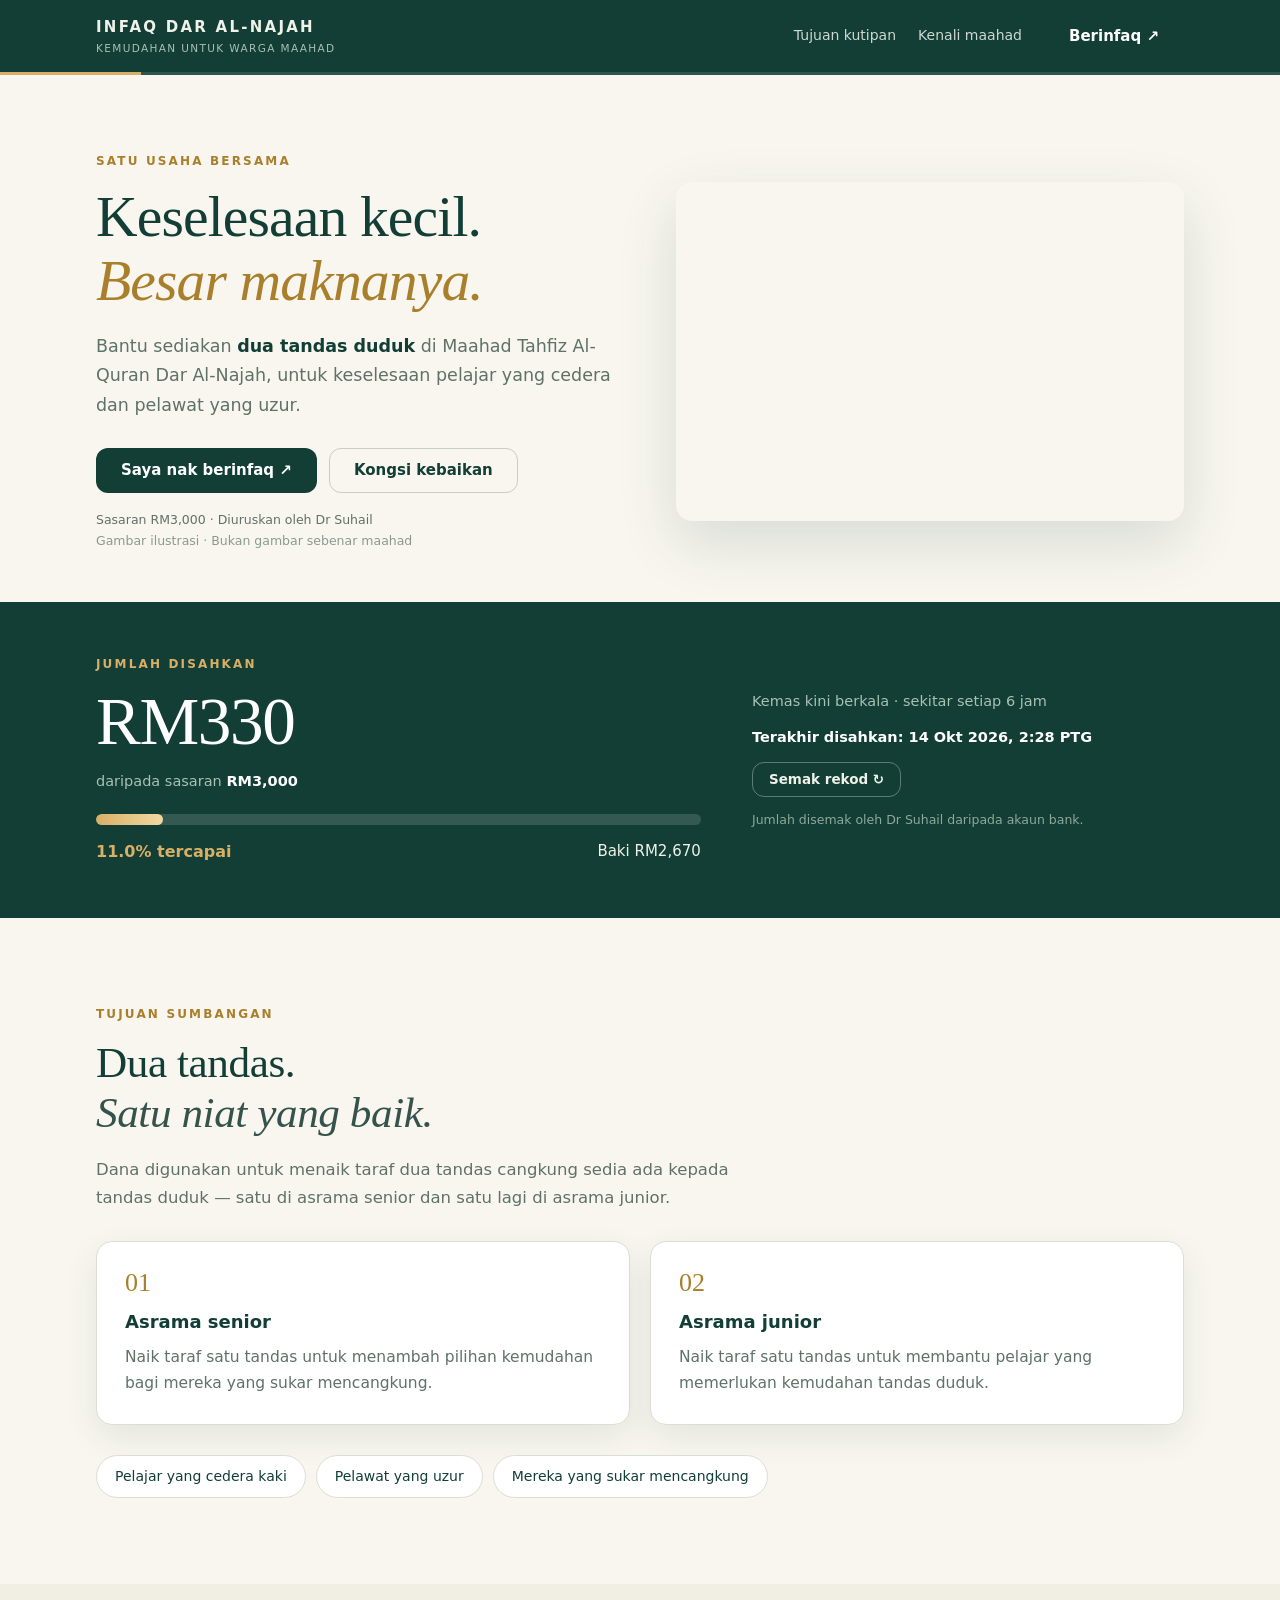
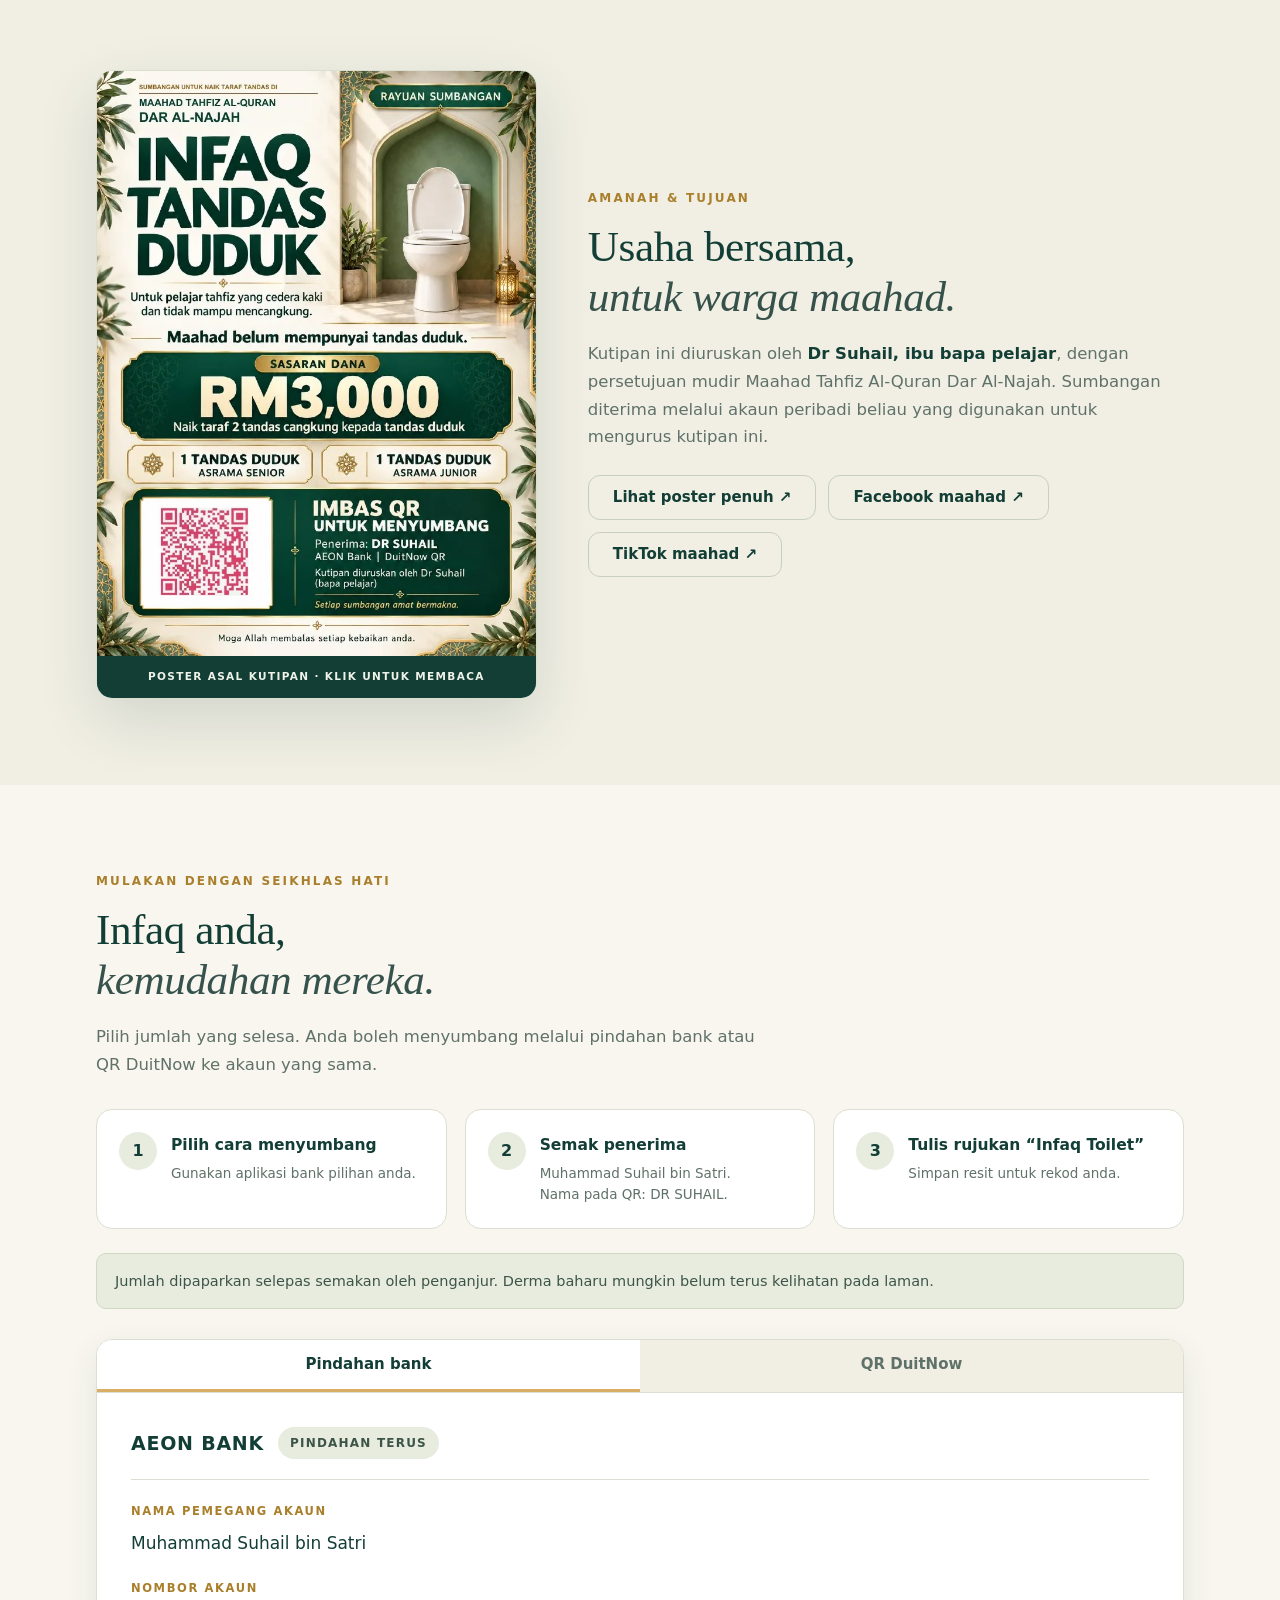
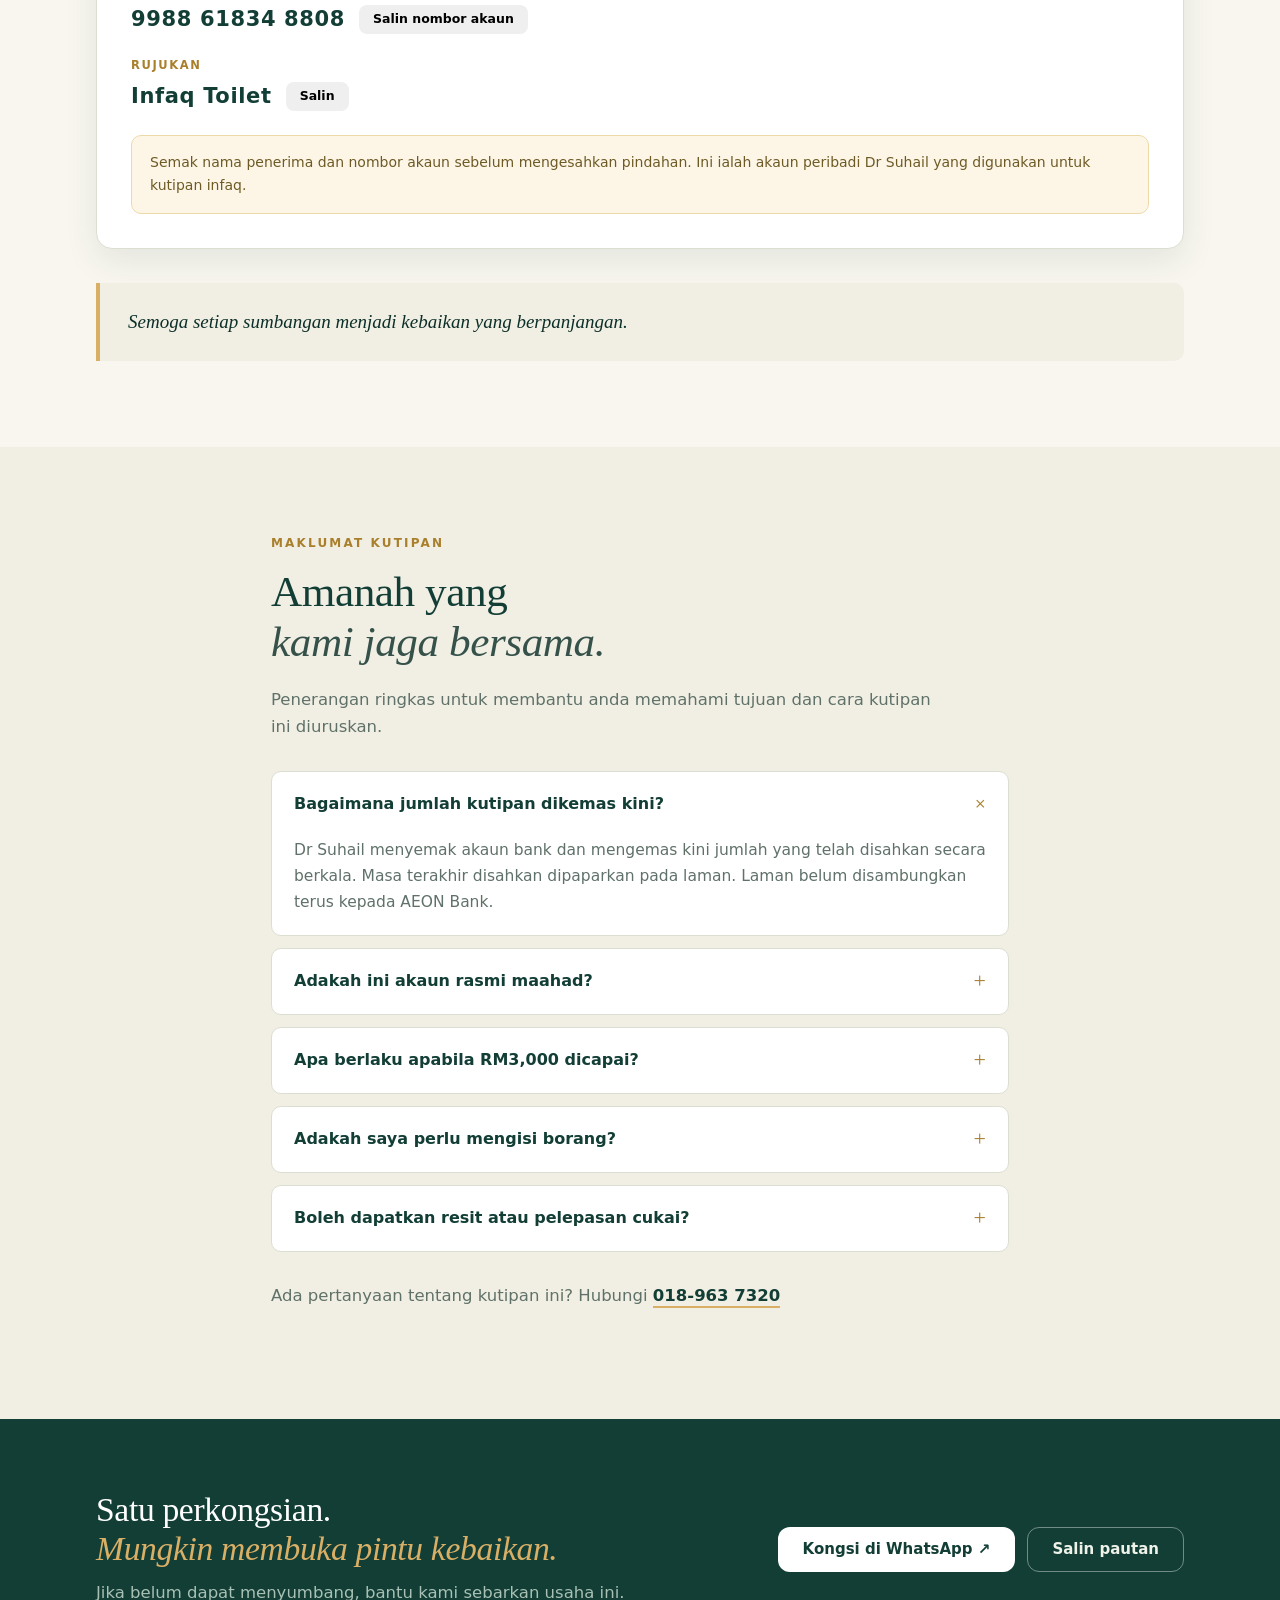
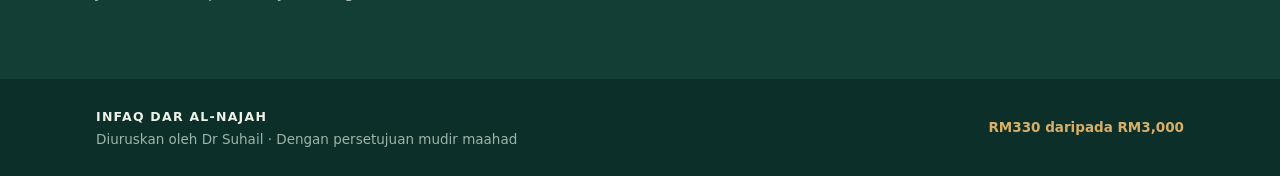
==== commit f8a199a1: "Buang lambang maahad dari laman; kemas kini jumlah RM230 -> RM330 - Kutipan ke akaun peribadi, jadi " ====
--- a/index.html
+++ b/index.html
@@ -23,8 +23,9 @@
 <meta name="twitter:description" content="Sasaran RM3,000 untuk dua tandas duduk di Maahad Tahfiz Al-Quran Dar Al-Najah.">
 <meta name="twitter:image" content="https://infaq.drsuhailsatri.com/assets/hero.webp">
 
-<link rel="icon" href="assets/logo-48.png" sizes="48x48" type="image/png">
-<link rel="apple-touch-icon" href="assets/logo-192.png">
+<link rel="icon" href="assets/favicon-32.png" sizes="32x32" type="image/png">
+<link rel="icon" href="assets/favicon-48.png" sizes="48x48" type="image/png">
+<link rel="apple-touch-icon" href="assets/favicon-192.png">
 <link rel="preload" as="image" href="assets/hero.webp" type="image/webp">
 <link rel="stylesheet" href="styles.css">
 
@@ -57,7 +58,6 @@
 <header class="topbar">
   <div class="wrap topbar-in">
     <a class="brand" href="#atas">
-      <img class="brand-mark" src="assets/logo.webp" width="96" height="90" alt="" aria-hidden="true" decoding="async">
       <span class="brand-text">
         <strong>INFAQ DAR AL-NAJAH</strong>
         <small>KEMUDAHAN UNTUK WARGA MAAHAD</small>
--- a/styles.css
+++ b/styles.css
@@ -64,9 +64,8 @@
 .topbar-in{display:flex;align-items:center;justify-content:space-between;gap:18px;min-height:72px}
 
 .brand{display:flex;align-items:center;gap:12px;text-decoration:none;min-width:0}
-.brand-mark{width:38px;height:38px;flex:none;border-radius:9px;background:#fff;padding:3px;object-fit:contain}
 .brand-text{display:flex;flex-direction:column;min-width:0}
-.brand-text strong{font-size:13.5px;letter-spacing:.15em;font-weight:700;white-space:nowrap}
+.brand-text strong{font-size:15px;letter-spacing:.15em;font-weight:700;white-space:nowrap}
 .brand-text small{font-size:10.5px;letter-spacing:.13em;color:#a9c0b4;white-space:nowrap}
 
 .nav{display:flex;align-items:center;gap:22px}
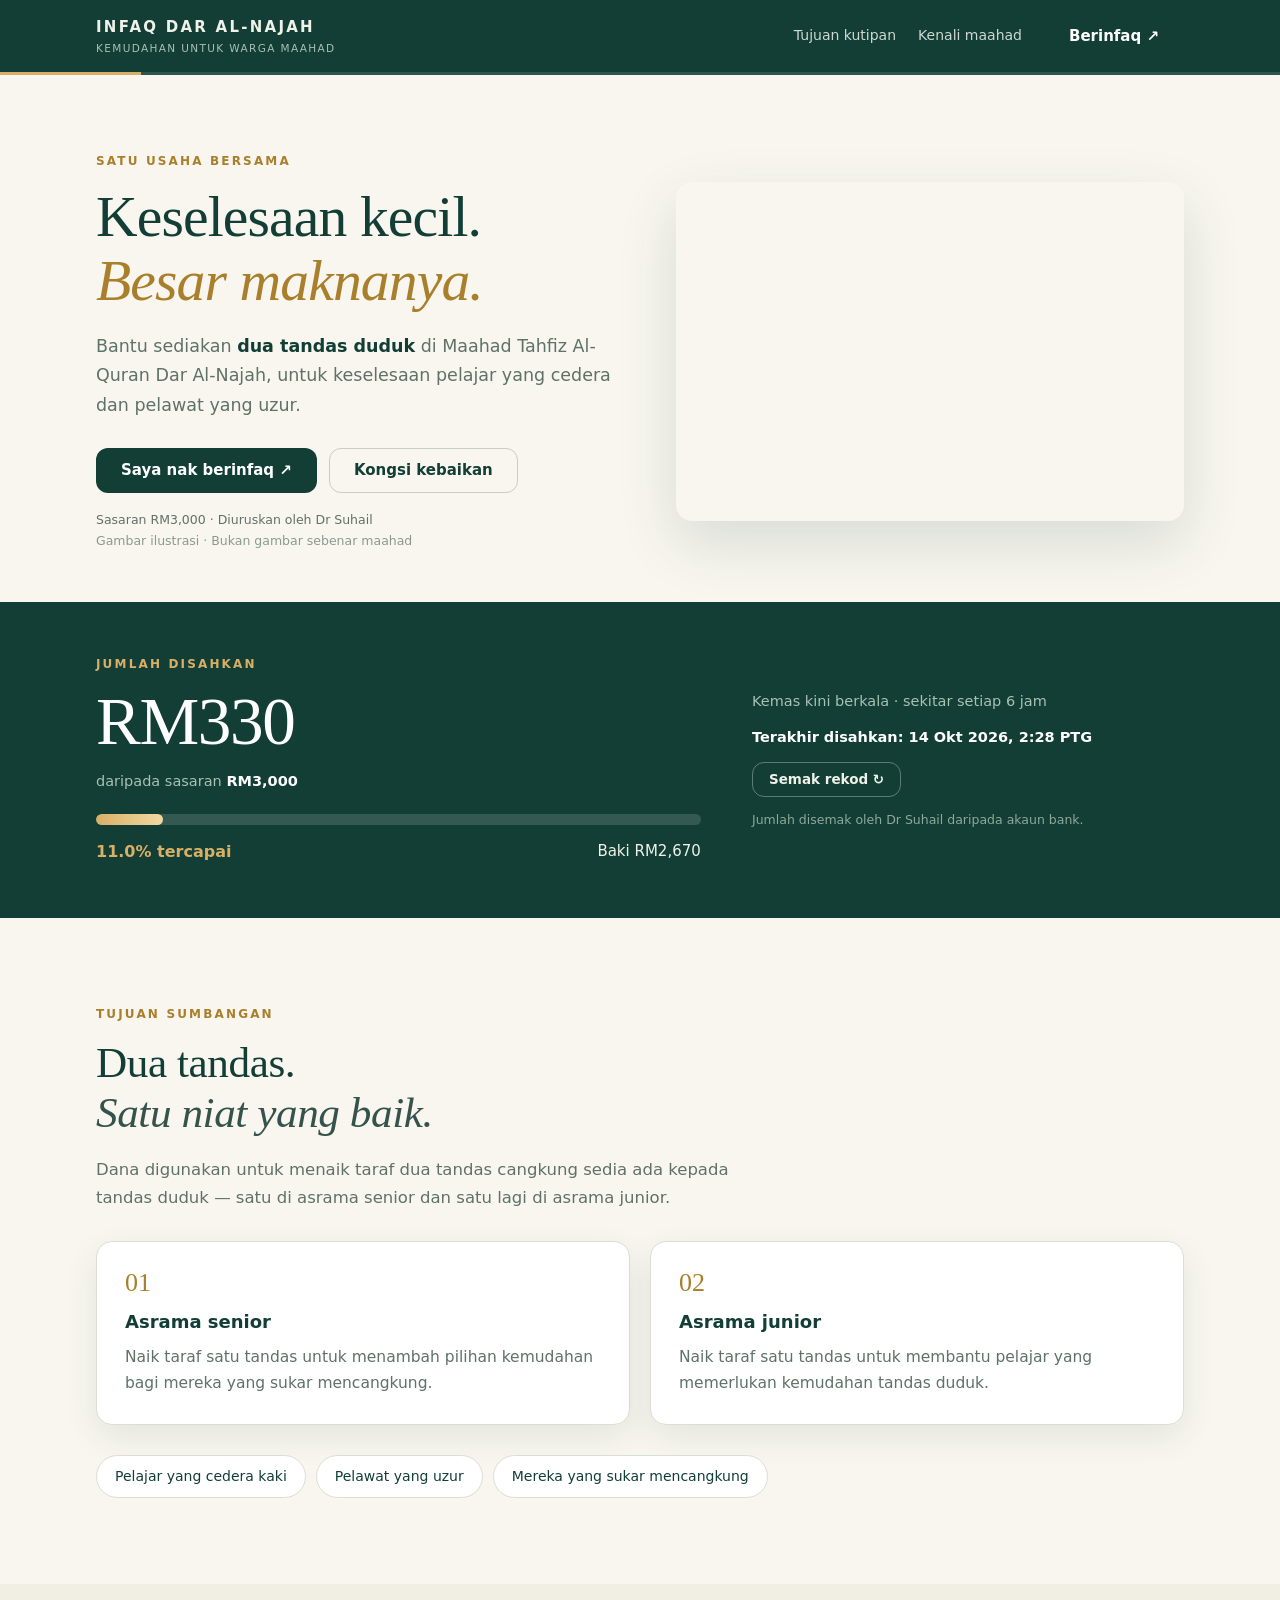
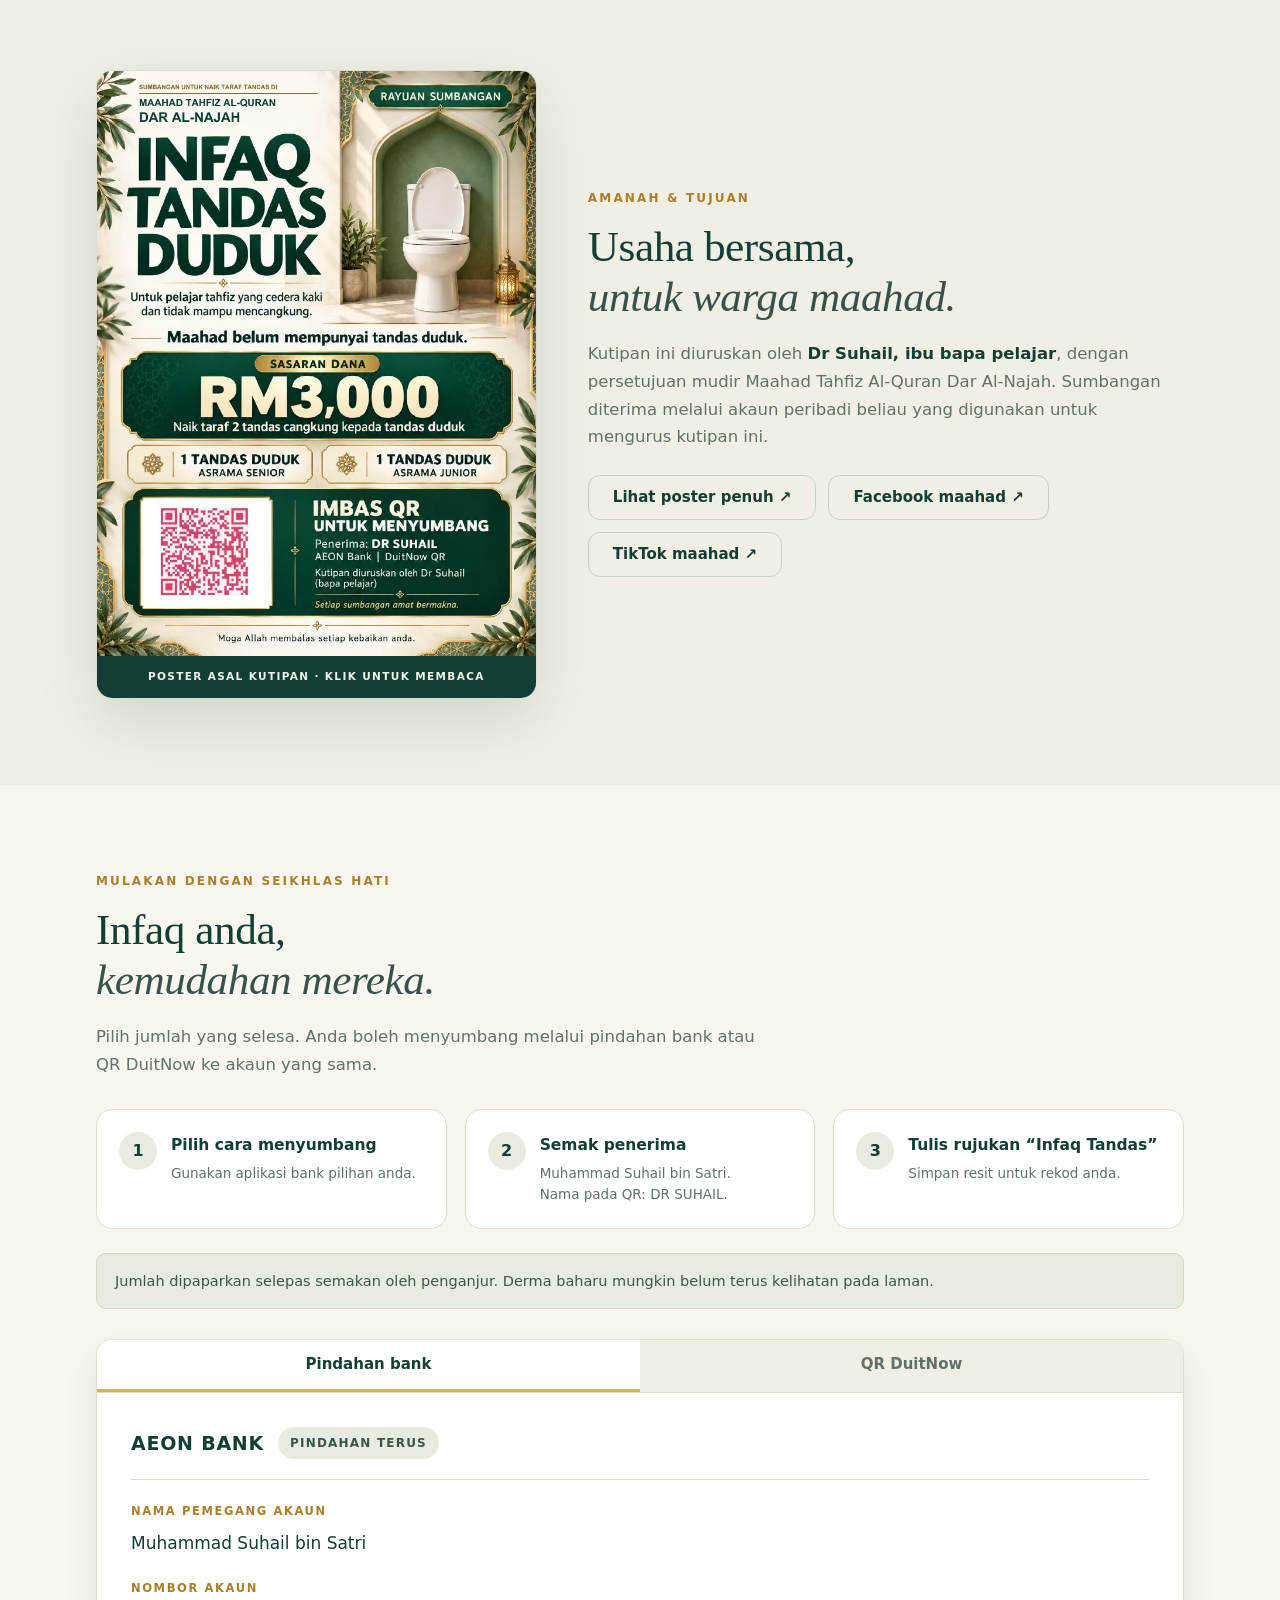
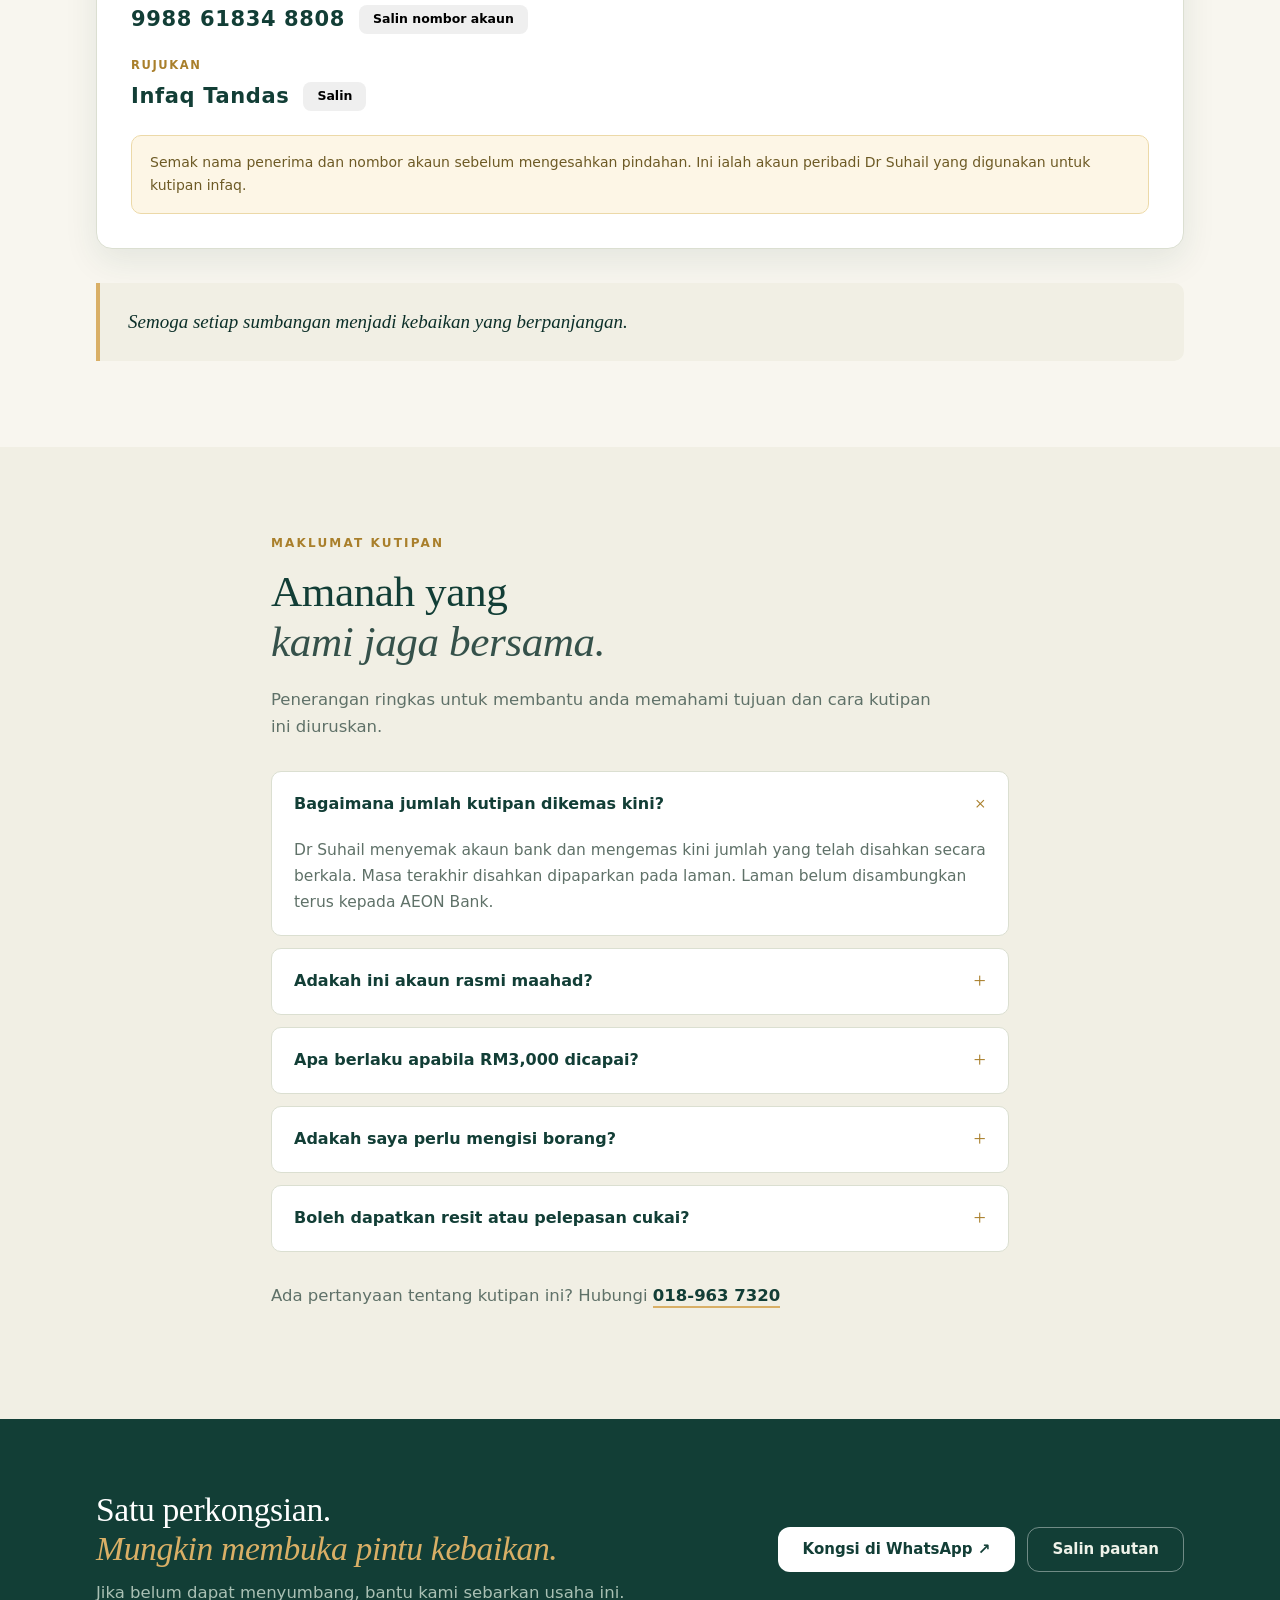
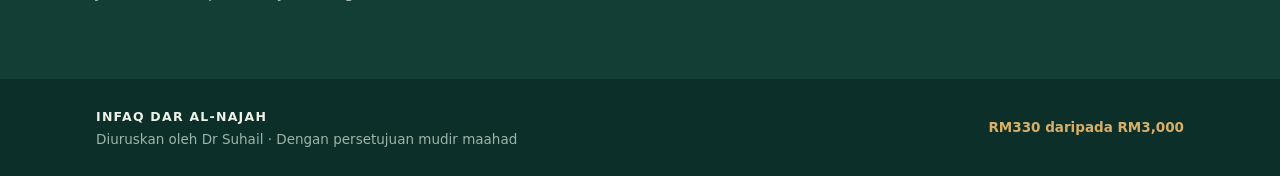
==== commit b8ef3933: "Selaraskan rujukan pindahan: Infaq Toilet -> Infaq Tandas Ikut perkataan pada poster dan mesej yang " ====
--- a/index.html
+++ b/index.html
@@ -207,7 +207,7 @@
         </li>
         <li>
           <span class="step-n" aria-hidden="true">3</span>
-          <div><strong>Tulis rujukan “Infaq Toilet”</strong><small>Simpan resit untuk rekod anda.</small></div>
+          <div><strong>Tulis rujukan “Infaq Tandas”</strong><small>Simpan resit untuk rekod anda.</small></div>
         </li>
       </ol>
 
@@ -240,7 +240,7 @@
             </div>
             <div>
               <dt>Rujukan</dt>
-              <dd class="acct"><span>Infaq Toilet</span>
+              <dd class="acct"><span>Infaq Tandas</span>
                 <button class="btn btn-tiny" id="copy-ref" type="button">Salin</button>
               </dd>
             </div>
@@ -257,7 +257,7 @@
                  decoding="async" alt="QR DuitNow AEON Bank atas nama DR SUHAIL">
             <div class="qr-side">
               <p class="qr-line">Penerima: <strong>DR SUHAIL</strong></p>
-              <p class="qr-line">Rujukan: <strong>Infaq Toilet</strong></p>
+              <p class="qr-line">Rujukan: <strong>Infaq Tandas</strong></p>
               <a class="btn btn-ghost" href="assets/qr-duitnow.png"
                  download="QR-DuitNow-DR-SUHAIL.png">Simpan QR ↓</a>
               <p class="fineprint">
@@ -308,7 +308,7 @@
         </details>
         <details>
           <summary>Adakah saya perlu mengisi borang?</summary>
-          <p>Tidak. Buat pindahan bank atau bayaran QR dan tulis “Infaq Toilet”
+          <p>Tidak. Buat pindahan bank atau bayaran QR dan tulis “Infaq Tandas”
              pada ruangan rujukan. Laman ini tidak meminta nama atau resit
              penderma.</p>
         </details>
--- a/styles.css
+++ b/styles.css
@@ -78,6 +78,7 @@
 
 .progress-rail{height:3px;background:rgba(255,255,255,.12)}
 .progress-rail span{display:block;height:100%;width:0;background:var(--gold);transition:width .6s ease}
+.progress-rail span.instant{transition:none}
 
 /* ---------------- butang ---------------- */
 .btn{
@@ -138,6 +139,7 @@
 .bar{height:11px;border-radius:99px;background:rgba(255,255,255,.14);overflow:hidden;margin:20px 0 14px}
 .bar span{display:block;height:100%;width:0;border-radius:99px;
   background:linear-gradient(90deg,var(--gold),#f0d9a4);transition:width .7s cubic-bezier(.4,0,.2,1)}
+.bar span.instant{transition:none}
 
 .progress-meta{display:flex;justify-content:space-between;gap:14px;flex-wrap:wrap;margin:0;font-size:15px}
 .progress-meta strong{color:var(--gold);font-size:16px}
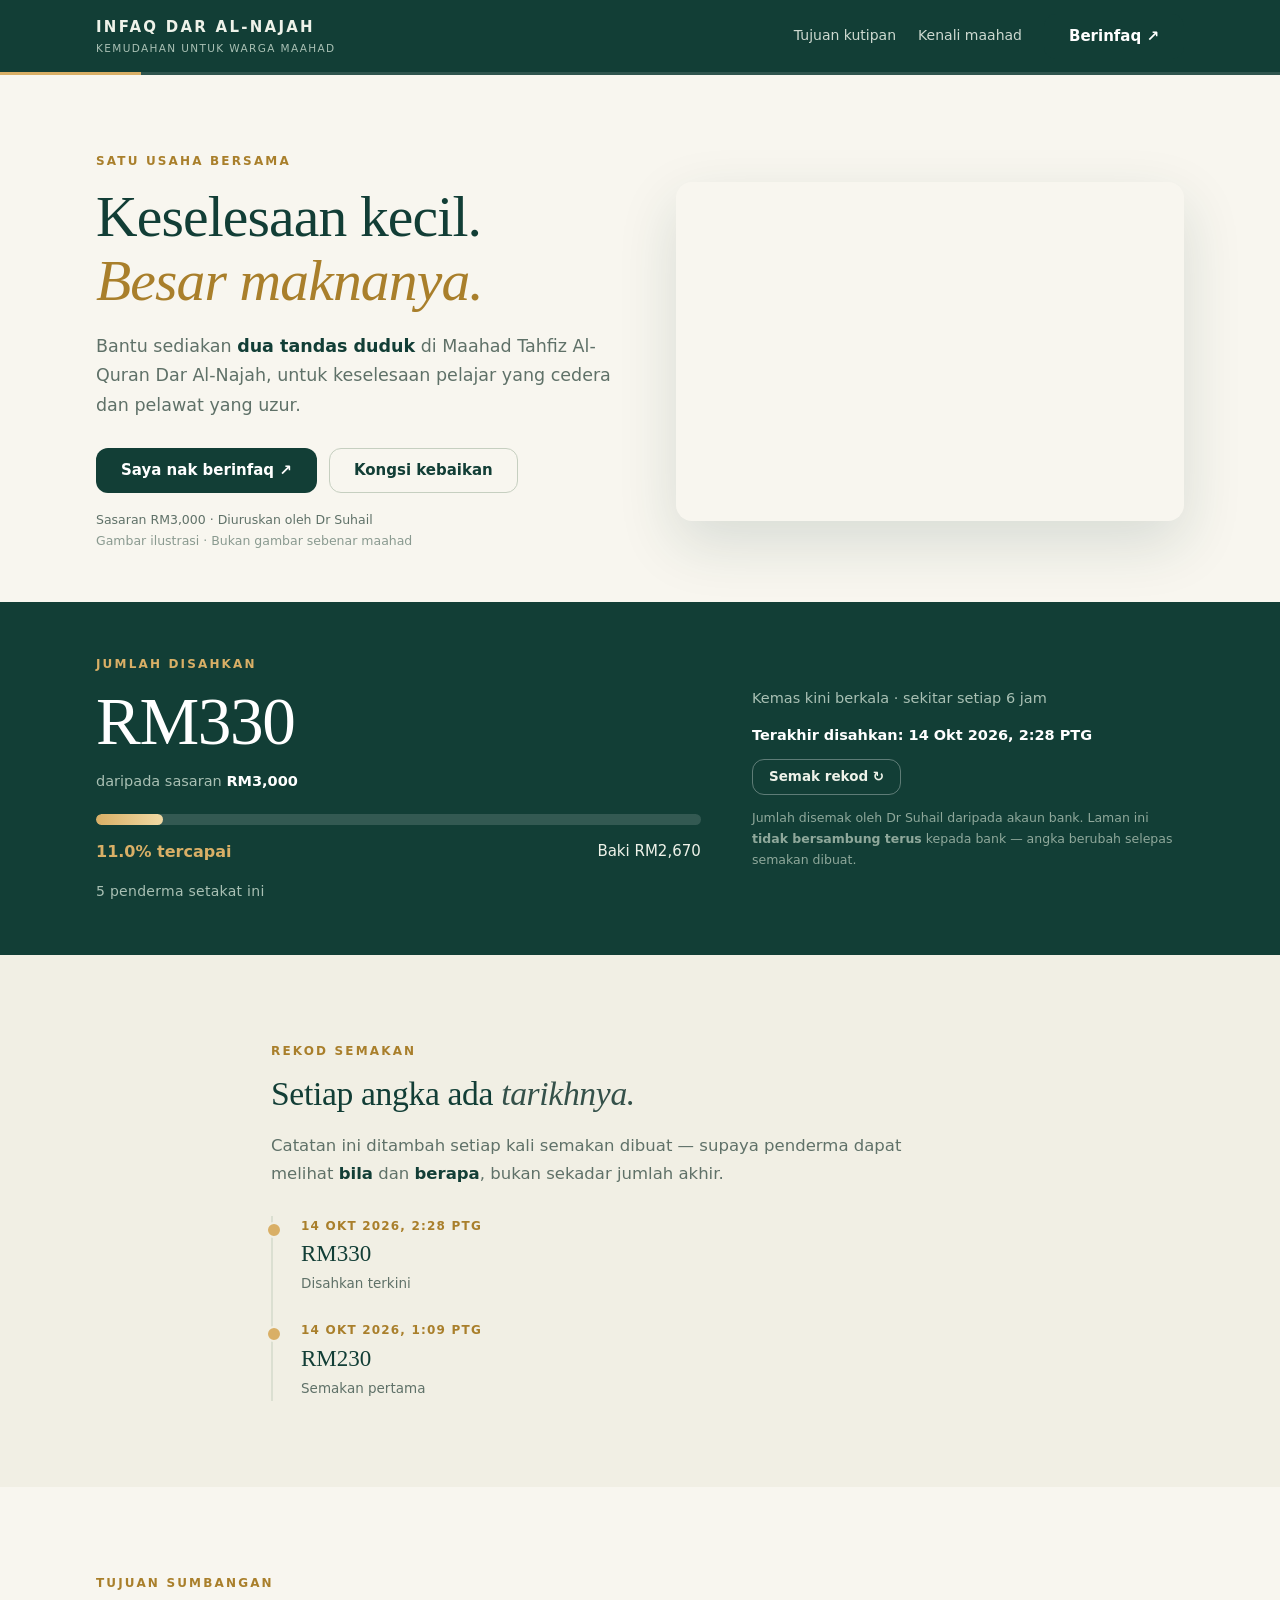
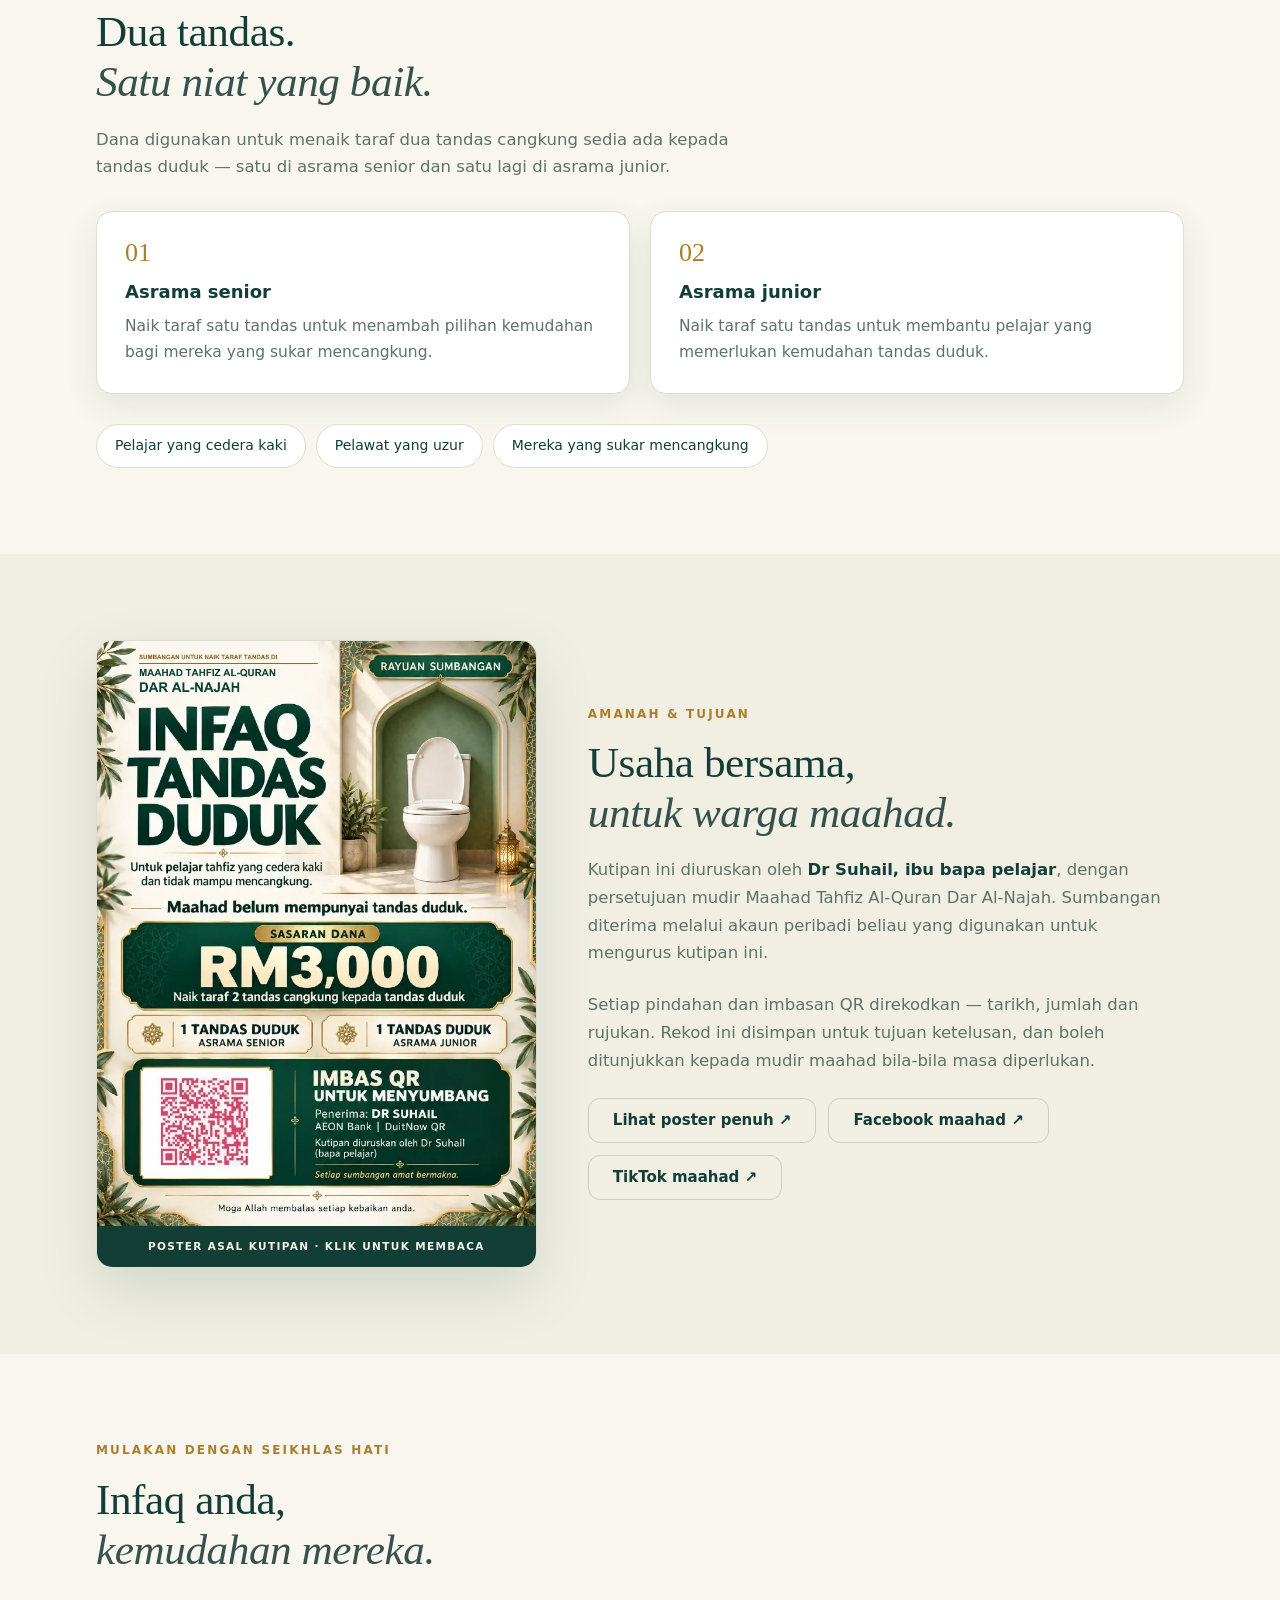
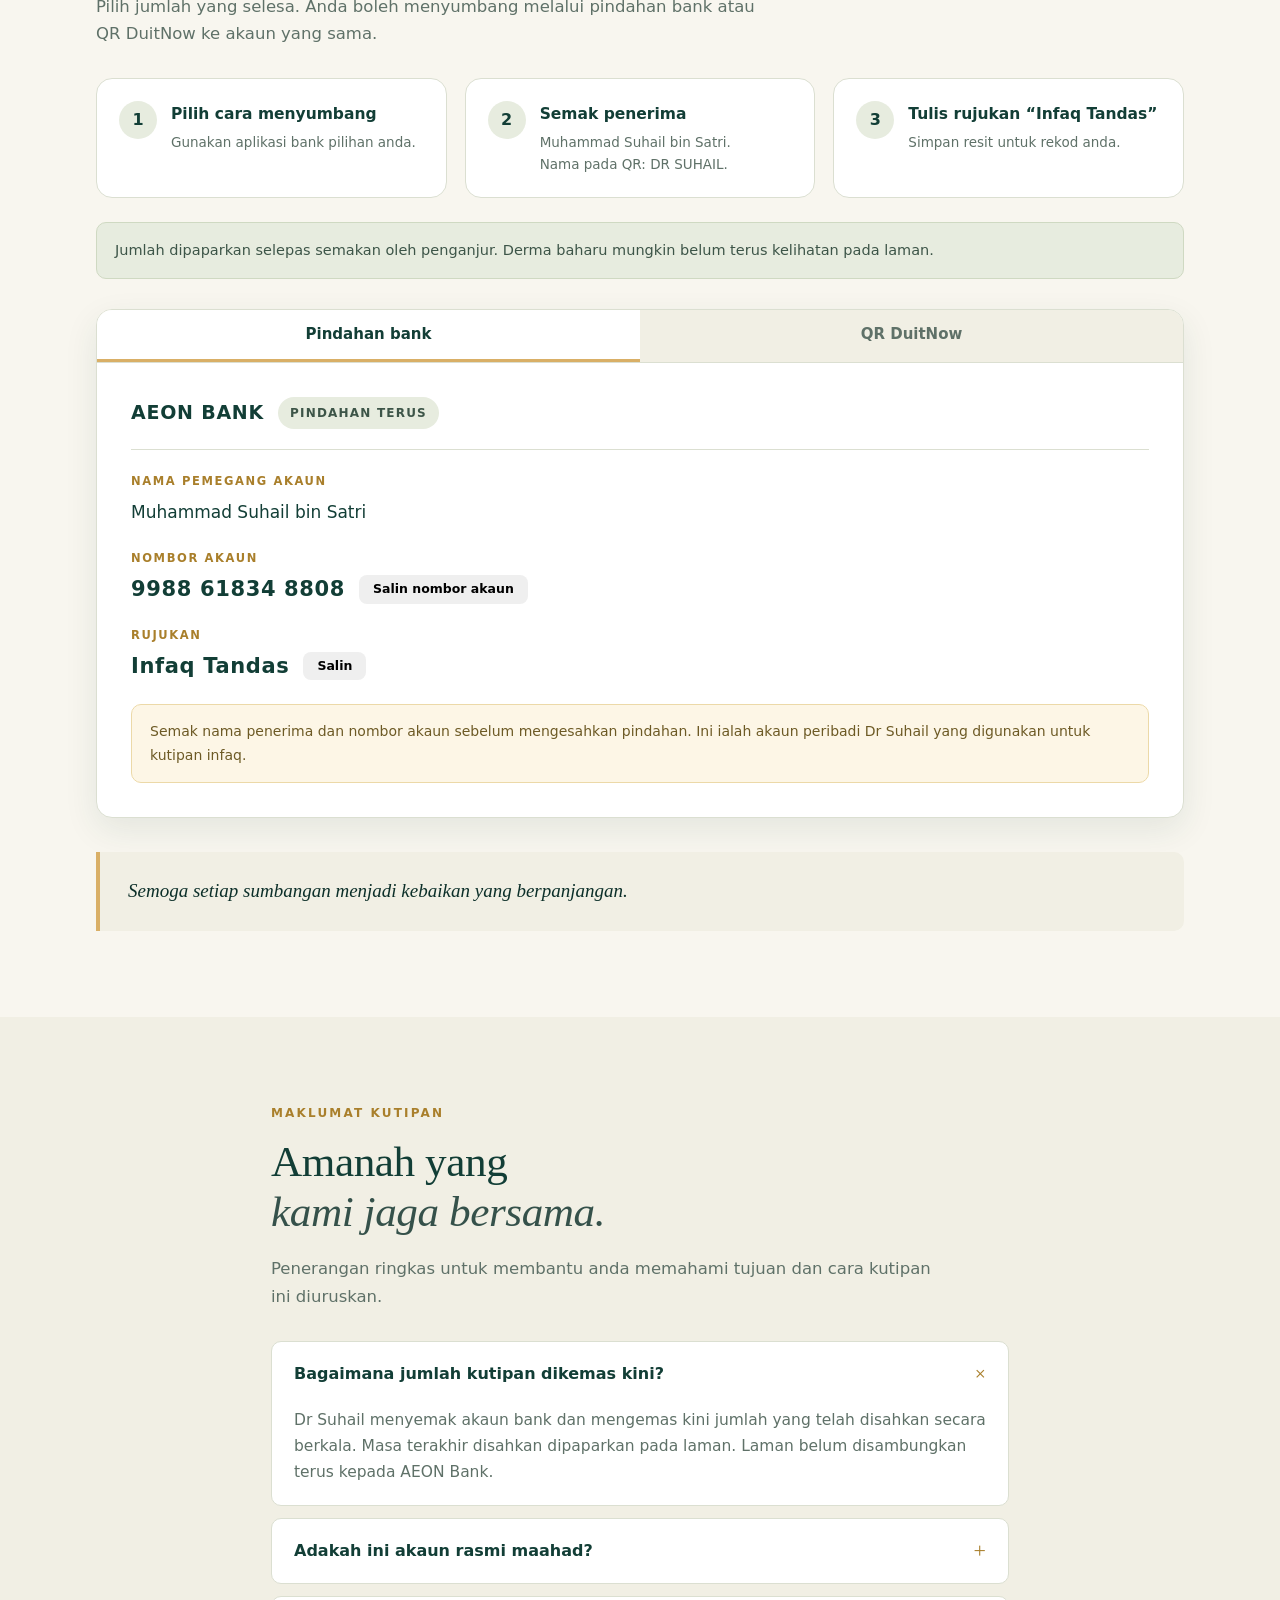
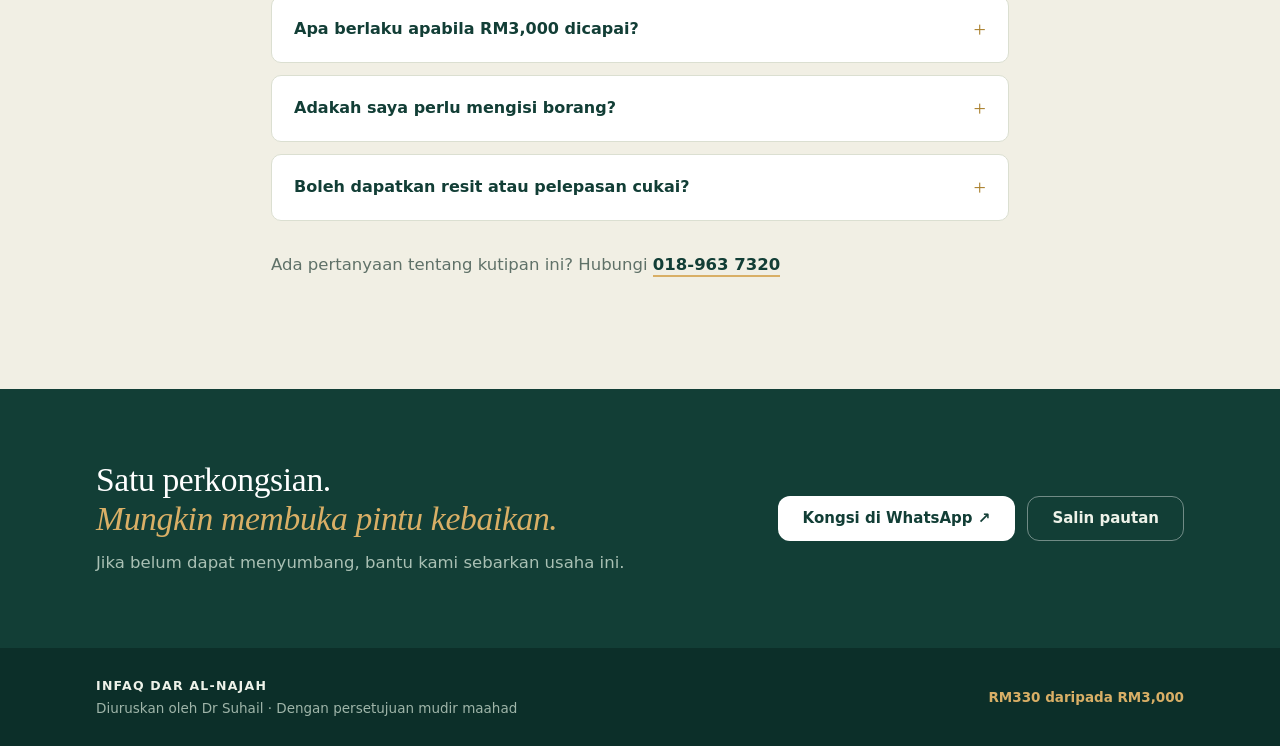
==== commit 91439de7: "Tambah bilangan penderma dan rekod semakan pada laman - Baris bilangan penderma (tanpa nama, tanpa j" ====
--- a/index.html
+++ b/index.html
@@ -116,14 +116,32 @@
           <strong id="percent">0% tercapai</strong>
           <span id="remaining">Baki RM3,000</span>
         </p>
+        <p class="donors" id="donors-line">— penderma setakat ini</p>
       </div>
 
       <div class="fund-side">
         <p class="muted" id="connection">Menghubungi rekod…</p>
         <p class="muted"><strong id="updated">—</strong></p>
         <button class="btn btn-ghost btn-small" id="refresh" type="button">Semak rekod ↻</button>
-        <p class="fineprint soft">Jumlah disemak oleh Dr Suhail daripada akaun bank.</p>
-      </div>
+        <p class="fineprint soft">
+          Jumlah disemak oleh Dr Suhail daripada akaun bank. Laman ini
+          <strong>tidak bersambung terus</strong> kepada bank — angka berubah
+          selepas semakan dibuat.
+        </p>
+      </div>
+    </div>
+  </section>
+
+  <section class="band alt log-band hidden" id="rekod">
+    <div class="wrap narrow">
+      <p class="eyebrow">Rekod semakan</p>
+      <h2 class="h2 small">Setiap angka ada <em>tarikhnya.</em></h2>
+      <p class="sub">
+        Catatan ini ditambah setiap kali semakan dibuat — supaya penderma dapat
+        melihat <strong>bila</strong> dan <strong>berapa</strong>, bukan sekadar
+        jumlah akhir.
+      </p>
+      <ol class="log" id="log"></ol>
     </div>
   </section>
 
@@ -177,6 +195,11 @@
           dengan persetujuan mudir Maahad Tahfiz Al-Quran Dar Al-Najah.
           Sumbangan diterima melalui akaun peribadi beliau yang digunakan untuk
           mengurus kutipan ini.
+        </p>
+        <p class="sub">
+          Setiap pindahan dan imbasan QR direkodkan — tarikh, jumlah dan rujukan.
+          Rekod ini disimpan untuk tujuan ketelusan, dan boleh ditunjukkan kepada
+          mudir maahad bila-bila masa diperlukan.
         </p>
         <div class="cta-row">
           <a class="btn btn-ghost" href="assets/poster.pdf" target="_blank" rel="noopener noreferrer">Lihat poster penuh ↗</a>
--- a/styles.css
+++ b/styles.css
@@ -143,6 +143,20 @@
 
 .progress-meta{display:flex;justify-content:space-between;gap:14px;flex-wrap:wrap;margin:0;font-size:15px}
 .progress-meta strong{color:var(--gold);font-size:16px}
+.donors{margin:14px 0 0;font-size:14px;color:#a9c0b4;letter-spacing:.02em}
+
+/* rekod semakan */
+.log{list-style:none;padding:0;margin:28px 0 0;border-left:2px solid var(--line)}
+.log li{position:relative;padding:0 0 24px 28px}
+.log li:last-child{padding-bottom:0}
+.log li::before{
+  content:"";position:absolute;left:-7px;top:6px;width:12px;height:12px;border-radius:50%;
+  background:var(--gold);border:2px solid var(--cream-2)}
+.log time{
+  display:block;font-size:12px;letter-spacing:.1em;font-weight:700;
+  color:var(--gold-2);text-transform:uppercase}
+.log b{display:block;font:400 23px/1.3 var(--f-head);margin-top:3px}
+.log small{color:var(--muted);font-size:13.5px}
 
 .fund-side{display:flex;flex-direction:column;align-items:flex-start;gap:12px}
 .fund-side .muted{margin:0}
